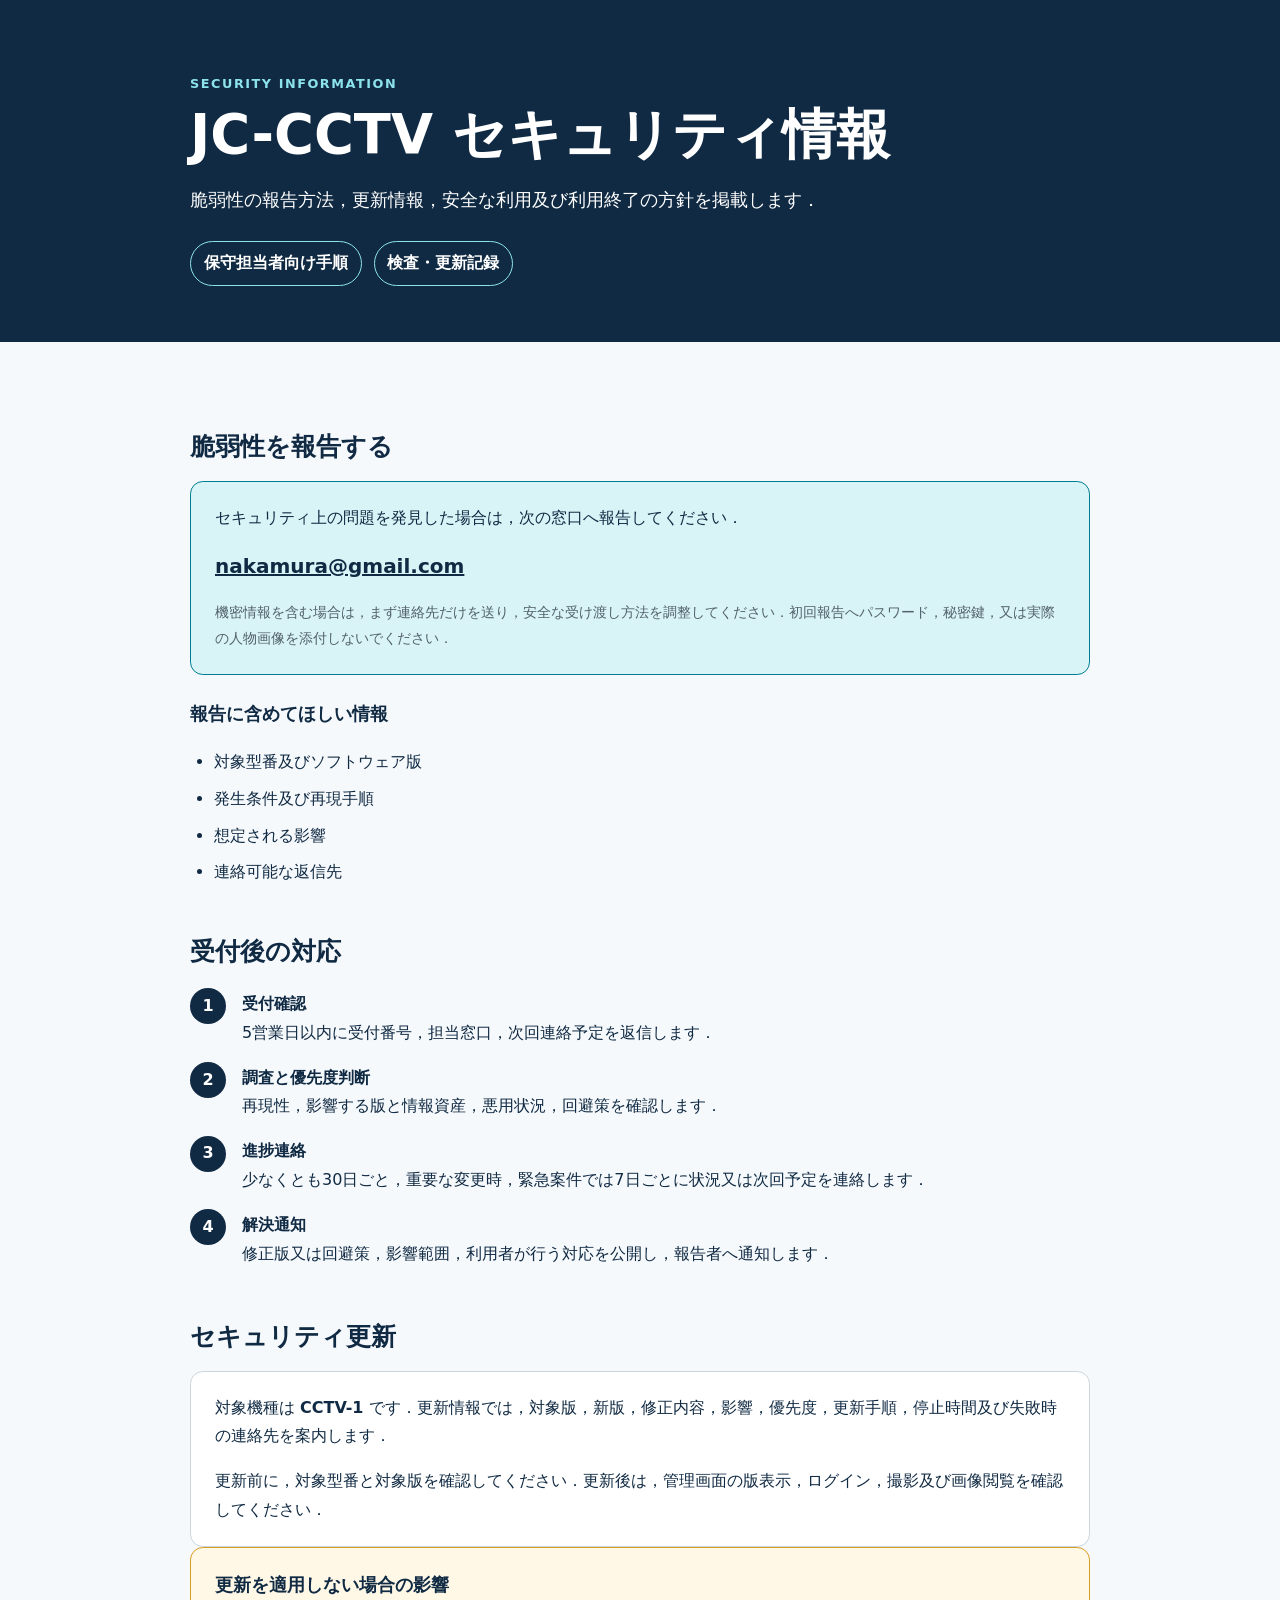
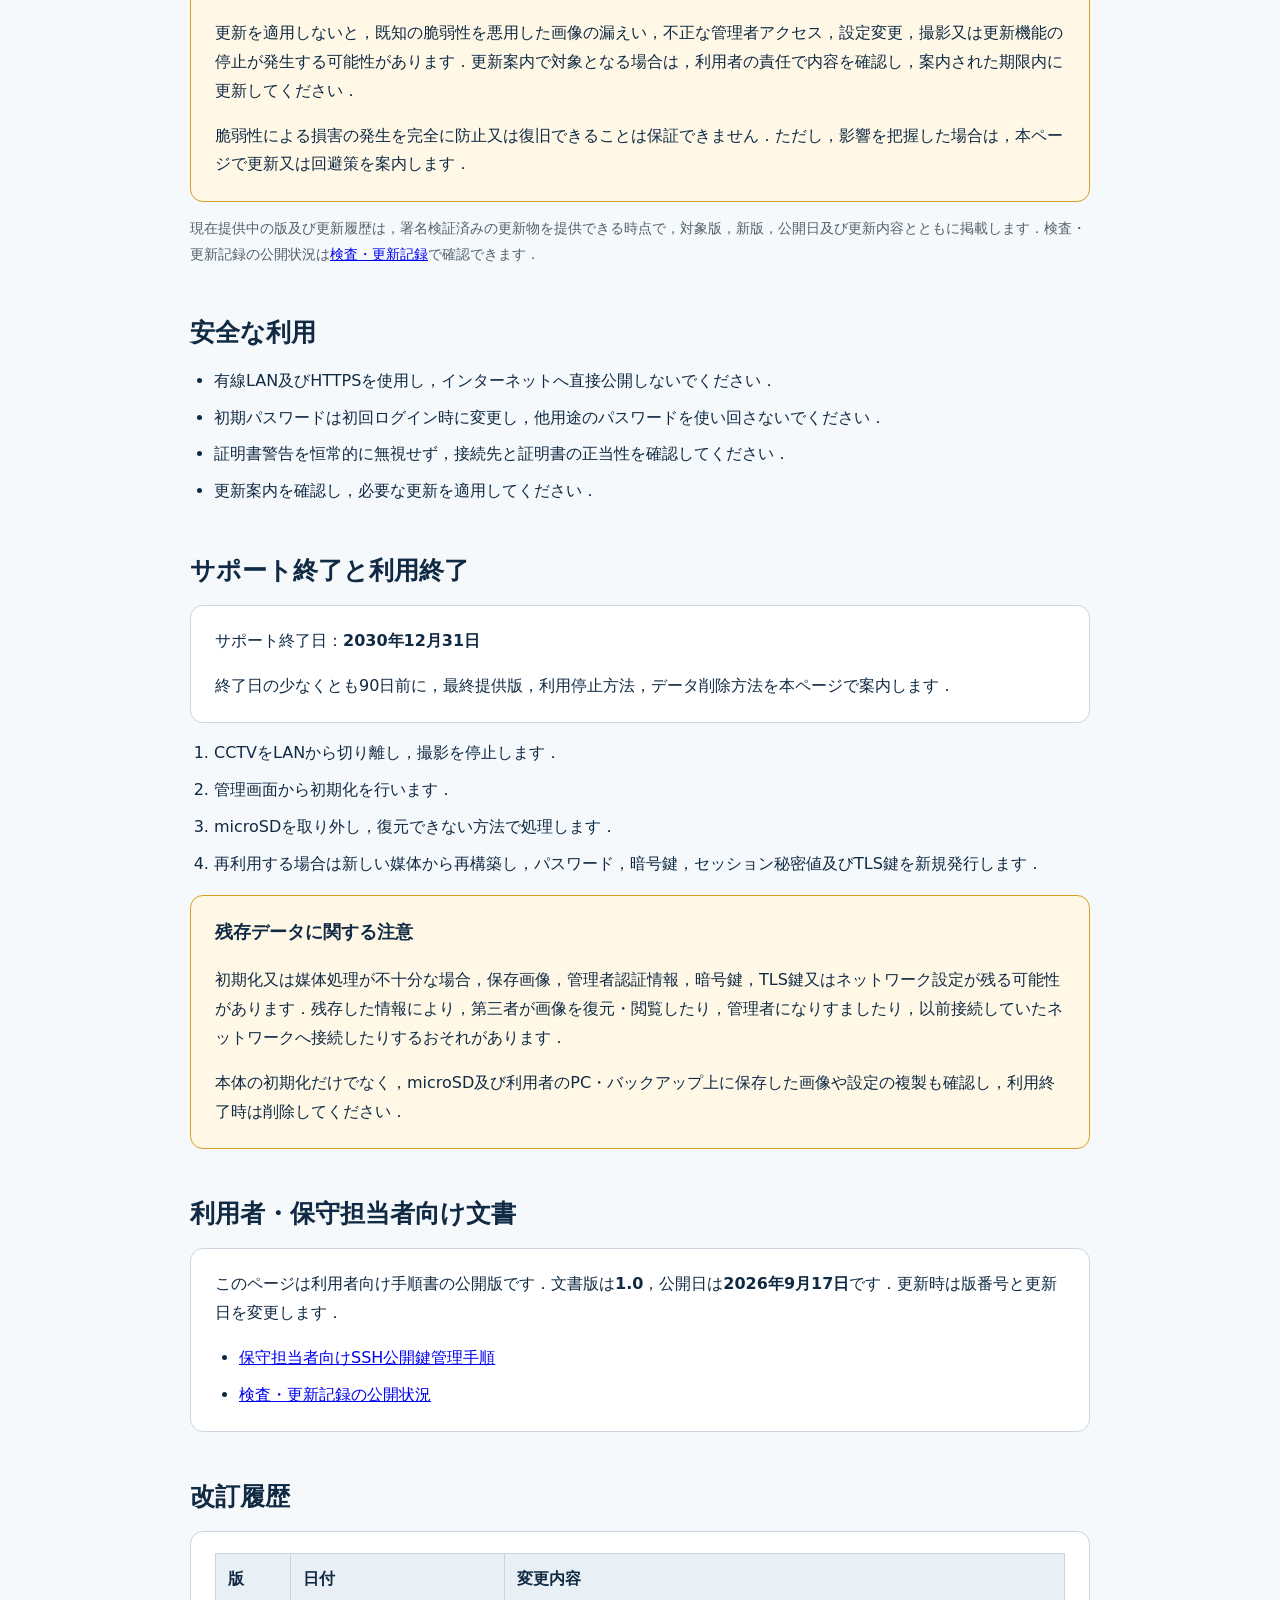
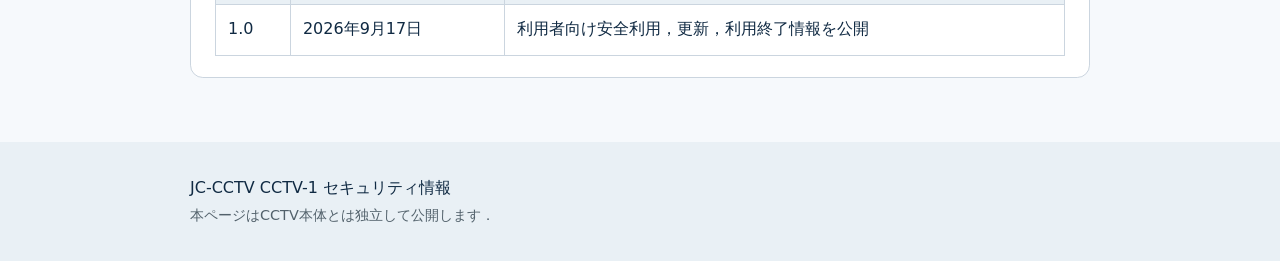
==== index.html @ 686b8aa6 "架空の記録を追加" ====
<!doctype html>
<html lang="ja">
<head>
  <meta charset="utf-8">
  <meta name="viewport" content="width=device-width, initial-scale=1">
  <meta name="description" content="JC-CCTVの脆弱性報告窓口，セキュリティ更新情報，安全な利用及び利用終了に関する情報です．">
  <title>JC-CCTV セキュリティ情報</title>
  <link rel="stylesheet" href="styles.css">
</head>
<body>
  <header class="site-header">
    <div class="wrap">
      <p class="eyebrow">SECURITY INFORMATION</p>
      <h1>JC-CCTV セキュリティ情報</h1>
      <p class="lead">脆弱性の報告方法，更新情報，安全な利用及び利用終了の方針を掲載します．</p>
      <nav class="site-nav" aria-label="関連情報">
        <a href="maintenance.html">保守担当者向け手順</a>
        <a href="inspection-records.html">検査・更新記録</a>
      </nav>
    </div>
  </header>

  <main class="wrap">
    <section aria-labelledby="reporting-title">
      <h2 id="reporting-title">脆弱性を報告する</h2>
      <div class="panel emphasis">
        <p>セキュリティ上の問題を発見した場合は，次の窓口へ報告してください．</p>
        <p><a class="email" href="mailto:nakamura@gmail.com">nakamura@gmail.com</a></p>
        <p class="small">機密情報を含む場合は，まず連絡先だけを送り，安全な受け渡し方法を調整してください．初回報告へパスワード，秘密鍵，又は実際の人物画像を添付しないでください．</p>
      </div>
      <h3>報告に含めてほしい情報</h3>
      <ul>
        <li>対象型番及びソフトウェア版</li>
        <li>発生条件及び再現手順</li>
        <li>想定される影響</li>
        <li>連絡可能な返信先</li>
      </ul>
    </section>

    <section aria-labelledby="process-title">
      <h2 id="process-title">受付後の対応</h2>
      <ol class="steps">
        <li><strong>受付確認</strong>5営業日以内に受付番号，担当窓口，次回連絡予定を返信します．</li>
        <li><strong>調査と優先度判断</strong>再現性，影響する版と情報資産，悪用状況，回避策を確認します．</li>
        <li><strong>進捗連絡</strong>少なくとも30日ごと，重要な変更時，緊急案件では7日ごとに状況又は次回予定を連絡します．</li>
        <li><strong>解決通知</strong>修正版又は回避策，影響範囲，利用者が行う対応を公開し，報告者へ通知します．</li>
      </ol>
    </section>

    <section aria-labelledby="updates-title">
      <h2 id="updates-title">セキュリティ更新</h2>
      <div class="panel">
        <p>対象機種は <strong>CCTV-1</strong> です．更新情報では，対象版，新版，修正内容，影響，優先度，更新手順，停止時間及び失敗時の連絡先を案内します．</p>
        <p>更新前に，対象型番と対象版を確認してください．更新後は，管理画面の版表示，ログイン，撮影及び画像閲覧を確認してください．</p>
      </div>
      <div class="panel warning" role="note">
        <h3>更新を適用しない場合の影響</h3>
        <p>更新を適用しないと，既知の脆弱性を悪用した画像の漏えい，不正な管理者アクセス，設定変更，撮影又は更新機能の停止が発生する可能性があります．更新案内で対象となる場合は，利用者の責任で内容を確認し，案内された期限内に更新してください．</p>
        <p>脆弱性による損害の発生を完全に防止又は復旧できることは保証できません．ただし，影響を把握した場合は，本ページで更新又は回避策を案内します．</p>
      </div>
      <p class="notice">現在提供中の版及び更新履歴は，署名検証済みの更新物を提供できる時点で，対象版，新版，公開日及び更新内容とともに掲載します．検査・更新記録の公開状況は<a href="inspection-records.html">検査・更新記録</a>で確認できます．</p>
    </section>

    <section aria-labelledby="safe-use-title">
      <h2 id="safe-use-title">安全な利用</h2>
      <ul>
        <li>有線LAN及びHTTPSを使用し，インターネットへ直接公開しないでください．</li>
        <li>初期パスワードは初回ログイン時に変更し，他用途のパスワードを使い回さないでください．</li>
        <li>証明書警告を恒常的に無視せず，接続先と証明書の正当性を確認してください．</li>
        <li>更新案内を確認し，必要な更新を適用してください．</li>
      </ul>
    </section>

    <section aria-labelledby="end-title">
      <h2 id="end-title">サポート終了と利用終了</h2>
      <div class="panel">
        <p>サポート終了日：<strong>2030年12月31日</strong></p>
        <p>終了日の少なくとも90日前に，最終提供版，利用停止方法，データ削除方法を本ページで案内します．</p>
      </div>
      <ol>
        <li>CCTVをLANから切り離し，撮影を停止します．</li>
        <li>管理画面から初期化を行います．</li>
        <li>microSDを取り外し，復元できない方法で処理します．</li>
        <li>再利用する場合は新しい媒体から再構築し，パスワード，暗号鍵，セッション秘密値及びTLS鍵を新規発行します．</li>
      </ol>
      <div class="panel warning" role="note">
        <h3>残存データに関する注意</h3>
        <p>初期化又は媒体処理が不十分な場合，保存画像，管理者認証情報，暗号鍵，TLS鍵又はネットワーク設定が残る可能性があります．残存した情報により，第三者が画像を復元・閲覧したり，管理者になりすましたり，以前接続していたネットワークへ接続したりするおそれがあります．</p>
        <p>本体の初期化だけでなく，microSD及び利用者のPC・バックアップ上に保存した画像や設定の複製も確認し，利用終了時は削除してください．</p>
      </div>
    </section>

    <section aria-labelledby="documents-title">
      <h2 id="documents-title">利用者・保守担当者向け文書</h2>
      <div class="panel">
        <p>このページは利用者向け手順書の公開版です．文書版は<strong>1.0</strong>，公開日は<strong>2026年9月17日</strong>です．更新時は版番号と更新日を変更します．</p>
        <ul>
          <li><a href="maintenance.html">保守担当者向けSSH公開鍵管理手順</a></li>
          <li><a href="inspection-records.html">検査・更新記録の公開状況</a></li>
        </ul>
      </div>
    </section>

    <section aria-labelledby="revision-title">
      <h2 id="revision-title">改訂履歴</h2>
      <div class="panel">
        <table>
          <thead><tr><th>版</th><th>日付</th><th>変更内容</th></tr></thead>
          <tbody><tr><td>1.0</td><td>2026年9月17日</td><td>利用者向け安全利用，更新，利用終了情報を公開</td></tr></tbody>
        </table>
      </div>
    </section>
  </main>

  <footer class="site-footer">
    <div class="wrap">
      <p>JC-CCTV CCTV-1 セキュリティ情報</p>
      <p class="small">本ページはCCTV本体とは独立して公開します．</p>
    </div>
  </footer>

</body>
</html>
---- styles.css ----
:root {
  color-scheme: light;
  --ink: #102a43;
  --muted: #52616b;
  --paper: #f6f9fc;
  --surface: #ffffff;
  --accent: #007c91;
  --accent-soft: #d9f4f7;
  --line: #cbd5df;
}

* { box-sizing: border-box; }

body {
  margin: 0;
  background: var(--paper);
  color: var(--ink);
  font-family: system-ui, -apple-system, BlinkMacSystemFont, "Hiragino Sans", "Yu Gothic", sans-serif;
  font-size: 1rem;
  line-height: 1.8;
}

.wrap { width: min(900px, calc(100% - 2.5rem)); margin: 0 auto; }

.site-header {
  padding: 4.5rem 0 3.5rem;
  background: var(--ink);
  color: white;
}

.eyebrow { margin: 0 0 .4rem; color: #8de3ec; font-size: .8rem; font-weight: 700; letter-spacing: .12em; }
h1 { margin: 0; font-size: clamp(2rem, 5vw, 3.4rem); line-height: 1.25; }
.lead { max-width: 42rem; margin: 1rem 0 0; font-size: 1.1rem; }
.site-nav { display: flex; flex-wrap: wrap; gap: .75rem; margin-top: 1.5rem; }
.site-nav a { padding: .45rem .8rem; border: 1px solid #8de3ec; border-radius: 999px; color: white; font-weight: 700; text-decoration: none; }
.site-nav a:hover, .site-nav a:focus-visible { background: #ffffff1f; }

main { padding: 2.5rem 0 4rem; }
section { margin-top: 3rem; }
h2 { margin: 0 0 1rem; font-size: 1.55rem; line-height: 1.4; }
h3 { margin-top: 1.5rem; font-size: 1.1rem; }
ul, ol { padding-left: 1.5rem; }
li + li { margin-top: .5rem; }
table { width: 100%; border-collapse: collapse; margin: 1rem 0; background: var(--surface); }
th, td { padding: .65rem .75rem; border: 1px solid var(--line); text-align: left; vertical-align: top; }
th { background: #e9f0f5; }

.panel { padding: 1.35rem 1.5rem; border: 1px solid var(--line); border-radius: .8rem; background: var(--surface); }
.panel > :first-child { margin-top: 0; }
.panel > :last-child { margin-bottom: 0; }
.emphasis { border-color: var(--accent); background: var(--accent-soft); }
.warning { border-color: #d99d22; background: #fff8e7; }
.email { color: var(--ink); font-size: 1.25rem; font-weight: 750; overflow-wrap: anywhere; }
.small, .notice { color: var(--muted); font-size: .9rem; }
.steps { list-style: none; padding: 0; counter-reset: step; }
.steps li { position: relative; min-height: 2.75rem; padding: .25rem 0 .25rem 3.25rem; }
.steps li::before { position: absolute; left: 0; top: .15rem; display: grid; width: 2.25rem; height: 2.25rem; place-items: center; border-radius: 50%; background: var(--ink); color: white; content: counter(step); counter-increment: step; font-weight: 700; }
.steps strong { display: block; }

.site-footer { padding: 2rem 0; background: #e9f0f5; }
.site-footer p { margin: 0; }

@media (max-width: 560px) {
  .site-header { padding: 3rem 0 2.5rem; }
  .wrap { width: min(100% - 2rem, 900px); }
  .panel { padding: 1.1rem; }
  th, td { padding: .5rem; font-size: .9rem; }
}
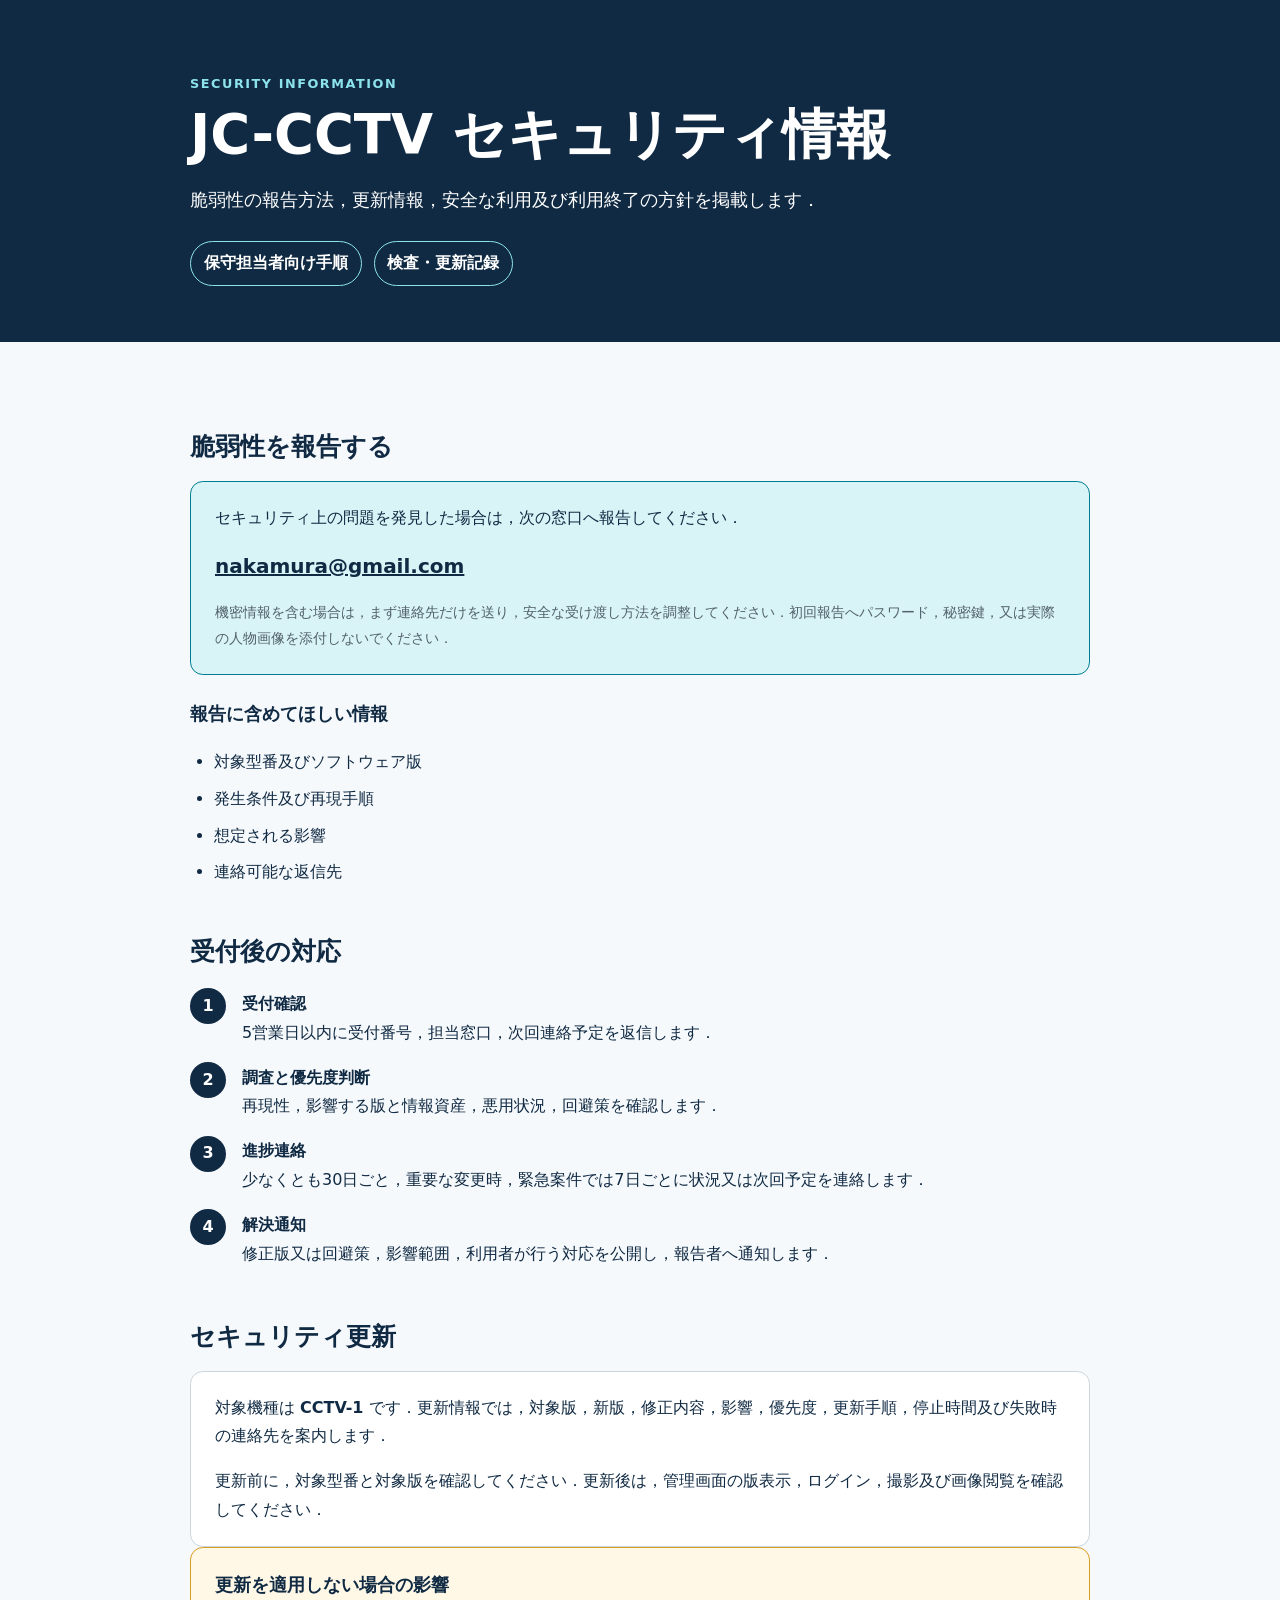
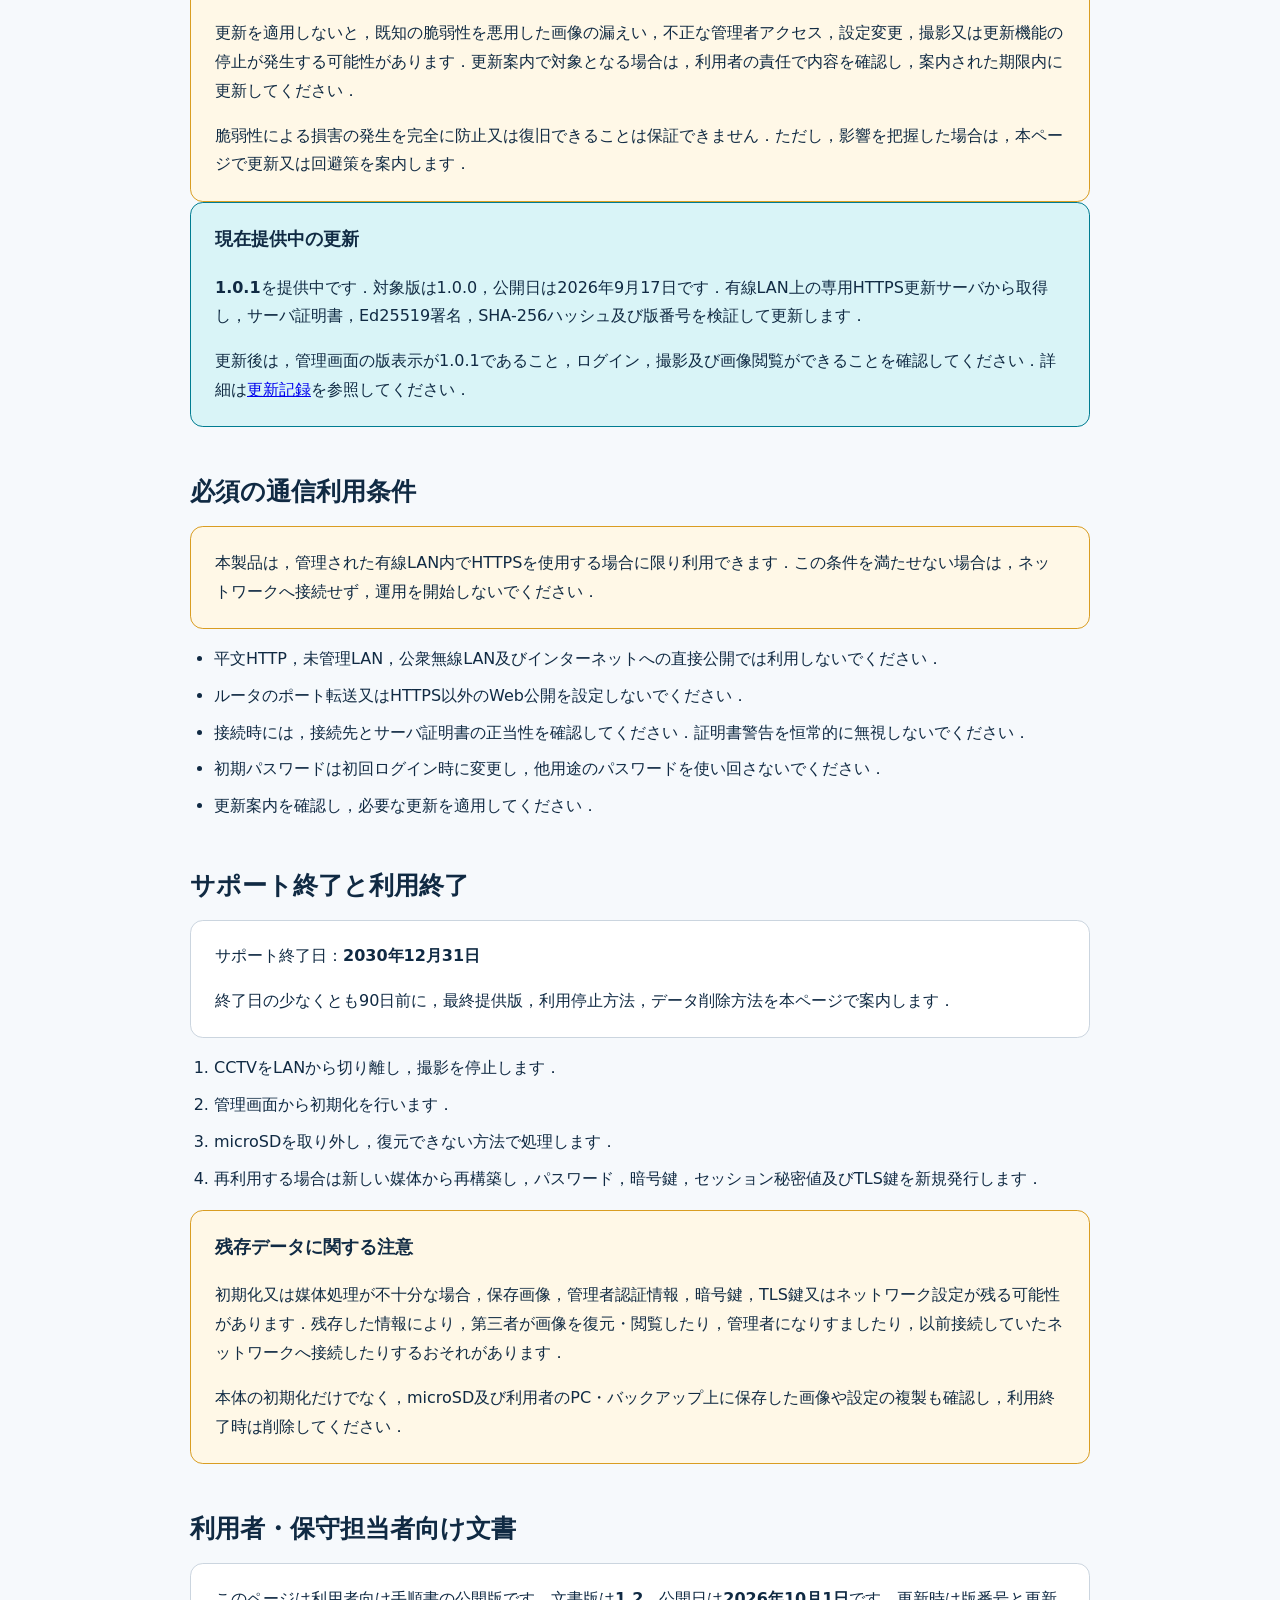
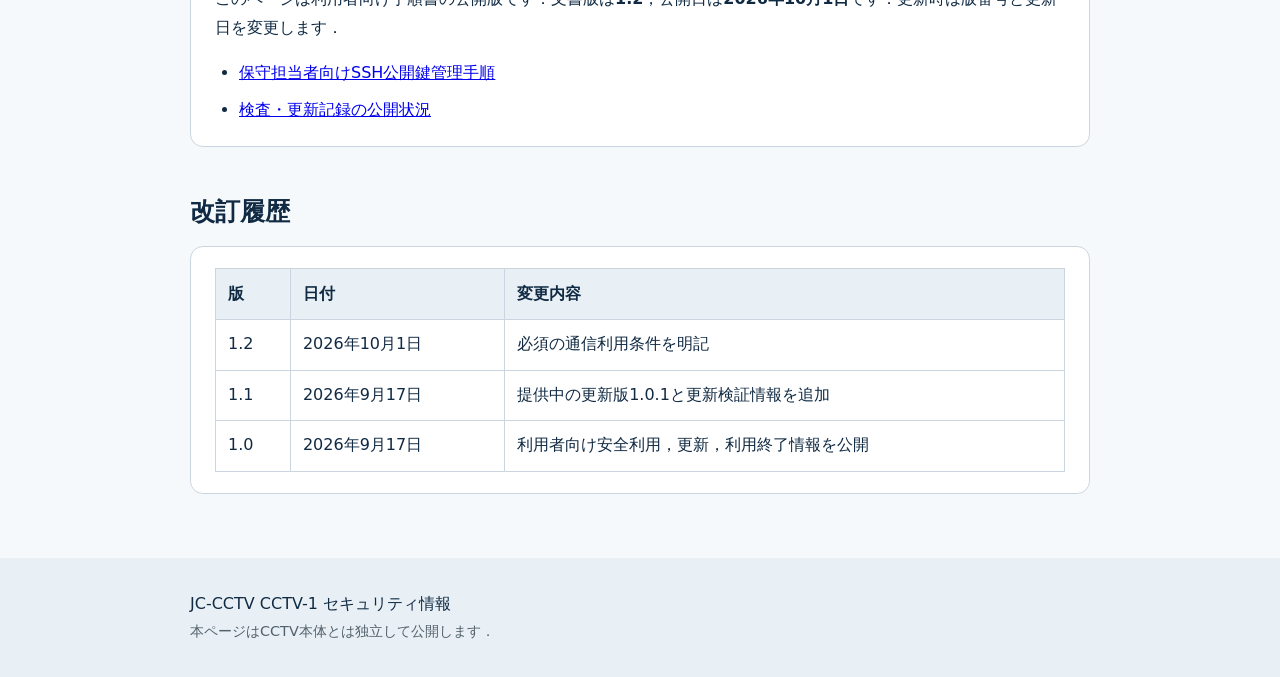
==== commit be171510: "項目12を満たすように修正" ====
--- a/index.html
+++ b/index.html
@@ -58,15 +58,23 @@
         <p>更新を適用しないと，既知の脆弱性を悪用した画像の漏えい，不正な管理者アクセス，設定変更，撮影又は更新機能の停止が発生する可能性があります．更新案内で対象となる場合は，利用者の責任で内容を確認し，案内された期限内に更新してください．</p>
         <p>脆弱性による損害の発生を完全に防止又は復旧できることは保証できません．ただし，影響を把握した場合は，本ページで更新又は回避策を案内します．</p>
       </div>
-      <p class="notice">現在提供中の版及び更新履歴は，署名検証済みの更新物を提供できる時点で，対象版，新版，公開日及び更新内容とともに掲載します．検査・更新記録の公開状況は<a href="inspection-records.html">検査・更新記録</a>で確認できます．</p>
+      <div class="panel emphasis">
+        <h3>現在提供中の更新</h3>
+        <p><strong>1.0.1</strong>を提供中です．対象版は1.0.0，公開日は2026年9月17日です．有線LAN上の専用HTTPS更新サーバから取得し，サーバ証明書，Ed25519署名，SHA-256ハッシュ及び版番号を検証して更新します．</p>
+        <p>更新後は，管理画面の版表示が1.0.1であること，ログイン，撮影及び画像閲覧ができることを確認してください．詳細は<a href="inspection-records.html#update-title">更新記録</a>を参照してください．</p>
+      </div>
     </section>
 
     <section aria-labelledby="safe-use-title">
-      <h2 id="safe-use-title">安全な利用</h2>
+      <h2 id="safe-use-title">必須の通信利用条件</h2>
+      <div class="panel warning" role="note">
+        <p>本製品は，管理された有線LAN内でHTTPSを使用する場合に限り利用できます．この条件を満たせない場合は，ネットワークへ接続せず，運用を開始しないでください．</p>
+      </div>
       <ul>
-        <li>有線LAN及びHTTPSを使用し，インターネットへ直接公開しないでください．</li>
+        <li>平文HTTP，未管理LAN，公衆無線LAN及びインターネットへの直接公開では利用しないでください．</li>
+        <li>ルータのポート転送又はHTTPS以外のWeb公開を設定しないでください．</li>
+        <li>接続時には，接続先とサーバ証明書の正当性を確認してください．証明書警告を恒常的に無視しないでください．</li>
         <li>初期パスワードは初回ログイン時に変更し，他用途のパスワードを使い回さないでください．</li>
-        <li>証明書警告を恒常的に無視せず，接続先と証明書の正当性を確認してください．</li>
         <li>更新案内を確認し，必要な更新を適用してください．</li>
       </ul>
     </section>
@@ -93,7 +101,7 @@
     <section aria-labelledby="documents-title">
       <h2 id="documents-title">利用者・保守担当者向け文書</h2>
       <div class="panel">
-        <p>このページは利用者向け手順書の公開版です．文書版は<strong>1.0</strong>，公開日は<strong>2026年9月17日</strong>です．更新時は版番号と更新日を変更します．</p>
+        <p>このページは利用者向け手順書の公開版です．文書版は<strong>1.2</strong>，公開日は<strong>2026年10月1日</strong>です．更新時は版番号と更新日を変更します．</p>
         <ul>
           <li><a href="maintenance.html">保守担当者向けSSH公開鍵管理手順</a></li>
           <li><a href="inspection-records.html">検査・更新記録の公開状況</a></li>
@@ -106,7 +114,7 @@
       <div class="panel">
         <table>
           <thead><tr><th>版</th><th>日付</th><th>変更内容</th></tr></thead>
-          <tbody><tr><td>1.0</td><td>2026年9月17日</td><td>利用者向け安全利用，更新，利用終了情報を公開</td></tr></tbody>
+          <tbody><tr><td>1.2</td><td>2026年10月1日</td><td>必須の通信利用条件を明記</td></tr><tr><td>1.1</td><td>2026年9月17日</td><td>提供中の更新版1.0.1と更新検証情報を追加</td></tr><tr><td>1.0</td><td>2026年9月17日</td><td>利用者向け安全利用，更新，利用終了情報を公開</td></tr></tbody>
         </table>
       </div>
     </section>
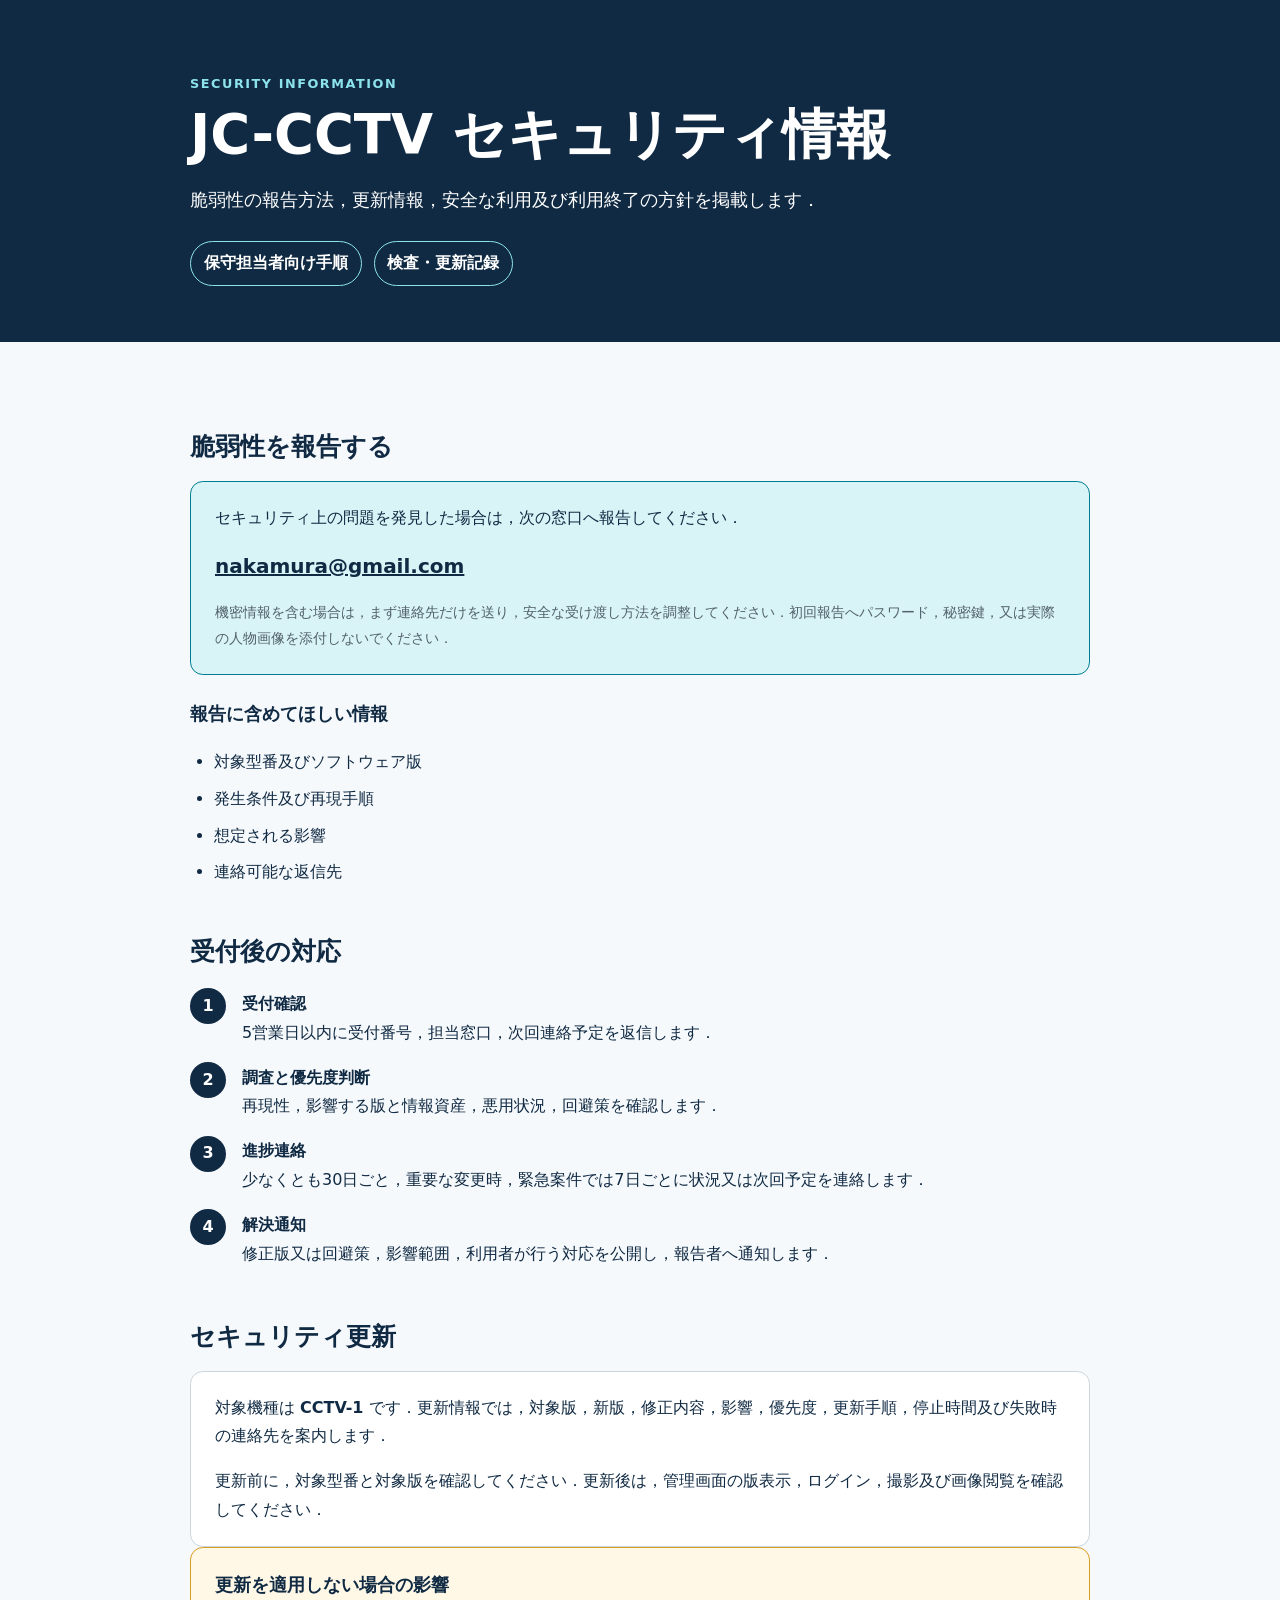
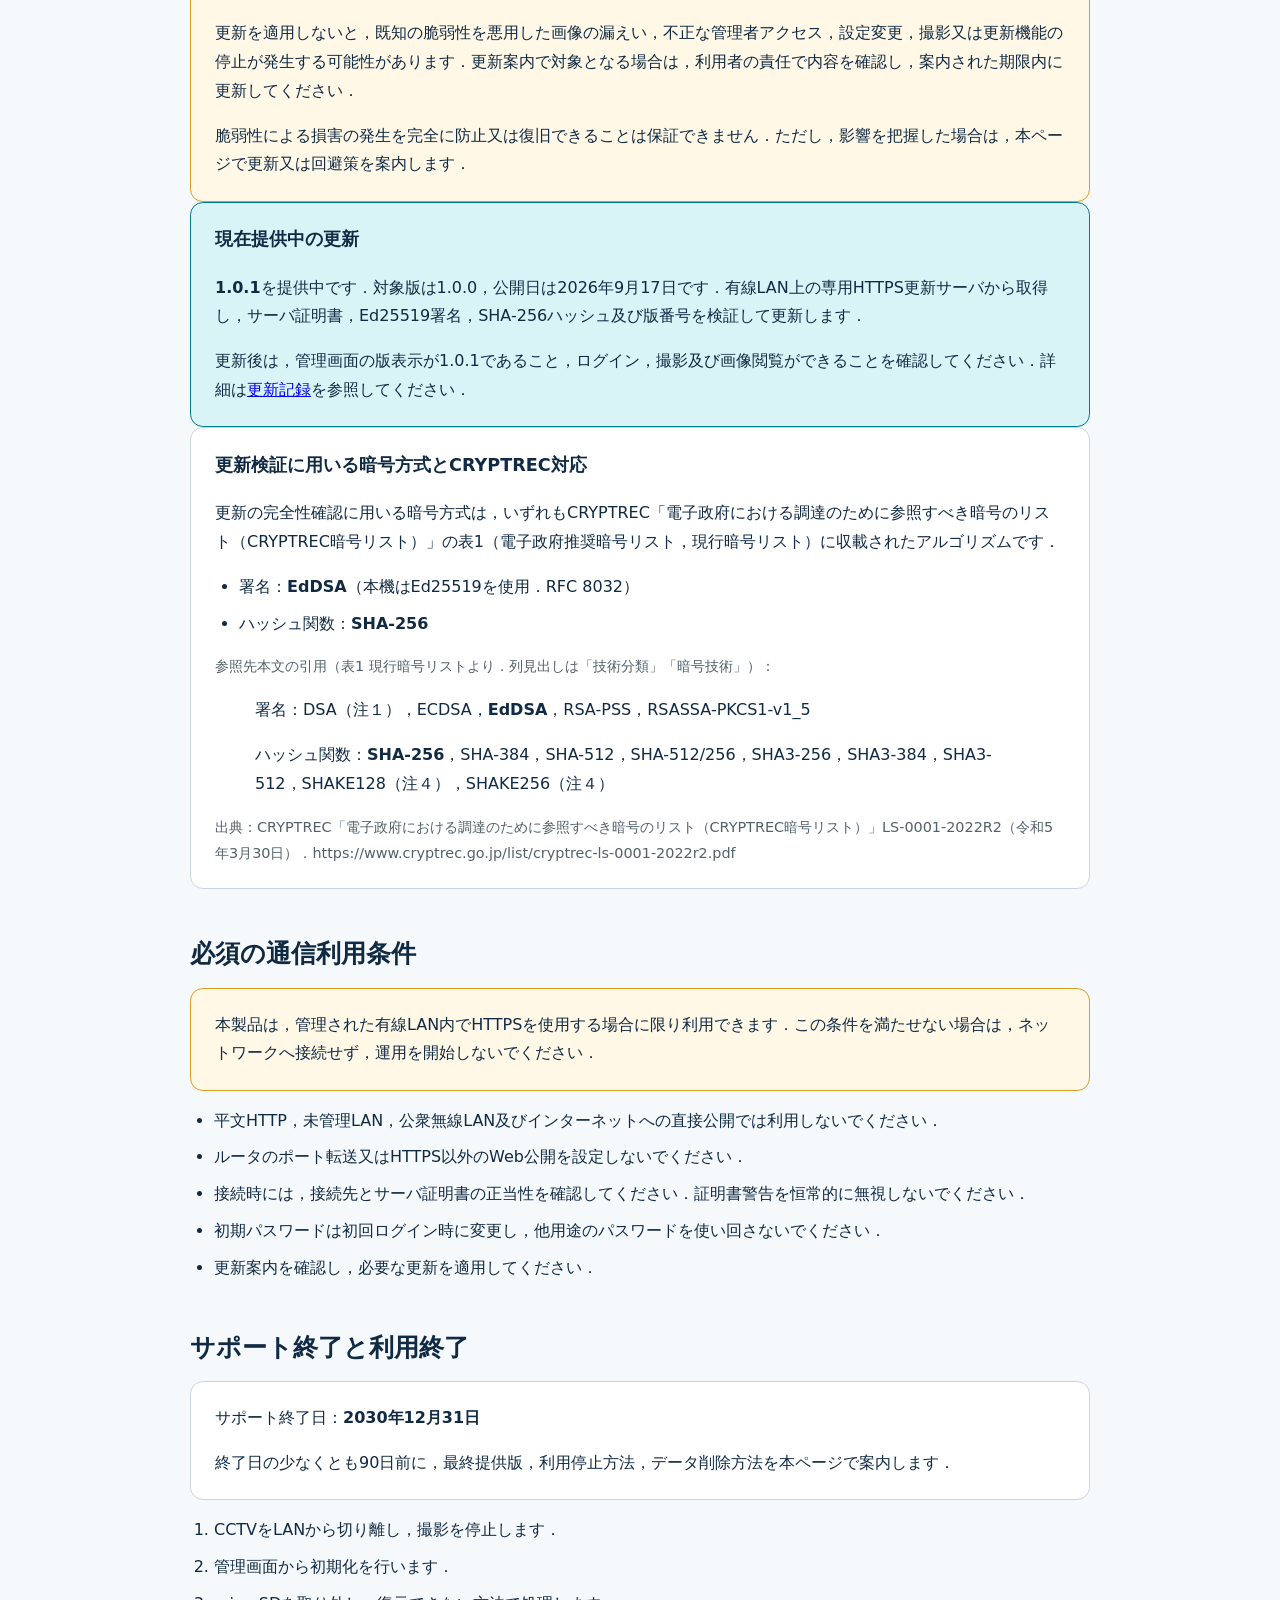
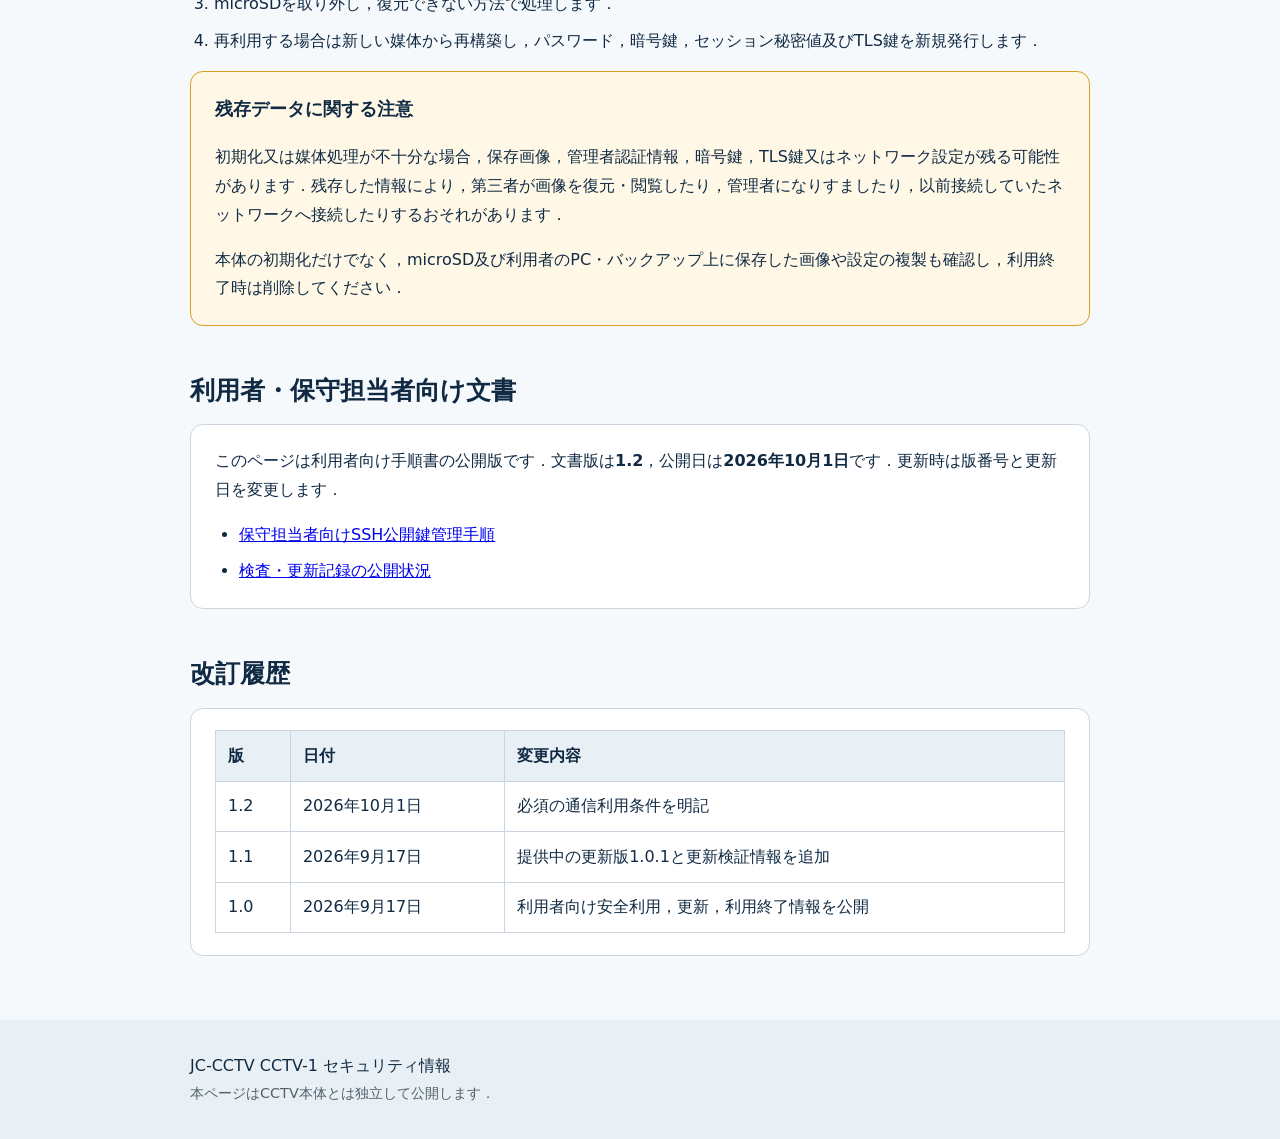
==== commit d25ecd54: "CRYPTRECの引用を追加" ====
--- a/index.html
+++ b/index.html
@@ -62,6 +62,20 @@
         <h3>現在提供中の更新</h3>
         <p><strong>1.0.1</strong>を提供中です．対象版は1.0.0，公開日は2026年9月17日です．有線LAN上の専用HTTPS更新サーバから取得し，サーバ証明書，Ed25519署名，SHA-256ハッシュ及び版番号を検証して更新します．</p>
         <p>更新後は，管理画面の版表示が1.0.1であること，ログイン，撮影及び画像閲覧ができることを確認してください．詳細は<a href="inspection-records.html#update-title">更新記録</a>を参照してください．</p>
+      </div>
+      <div class="panel">
+        <h3>更新検証に用いる暗号方式とCRYPTREC対応</h3>
+        <p>更新の完全性確認に用いる暗号方式は，いずれもCRYPTREC「電子政府における調達のために参照すべき暗号のリスト（CRYPTREC暗号リスト）」の表1（電子政府推奨暗号リスト，現行暗号リスト）に収載されたアルゴリズムです．</p>
+        <ul>
+          <li>署名：<strong>EdDSA</strong>（本機はEd25519を使用．RFC 8032）</li>
+          <li>ハッシュ関数：<strong>SHA-256</strong></li>
+        </ul>
+        <p class="small">参照先本文の引用（表1 現行暗号リストより．列見出しは「技術分類」「暗号技術」）：</p>
+        <blockquote>
+          <p>署名：DSA（注１），ECDSA，<strong>EdDSA</strong>，RSA-PSS，RSASSA-PKCS1-v1_5</p>
+          <p>ハッシュ関数：<strong>SHA-256</strong>，SHA-384，SHA-512，SHA-512/256，SHA3-256，SHA3-384，SHA3-512，SHAKE128（注４），SHAKE256（注４）</p>
+        </blockquote>
+        <p class="small">出典：CRYPTREC「電子政府における調達のために参照すべき暗号のリスト（CRYPTREC暗号リスト）」LS-0001-2022R2（令和5年3月30日）．https://www.cryptrec.go.jp/list/cryptrec-ls-0001-2022r2.pdf</p>
       </div>
     </section>
 
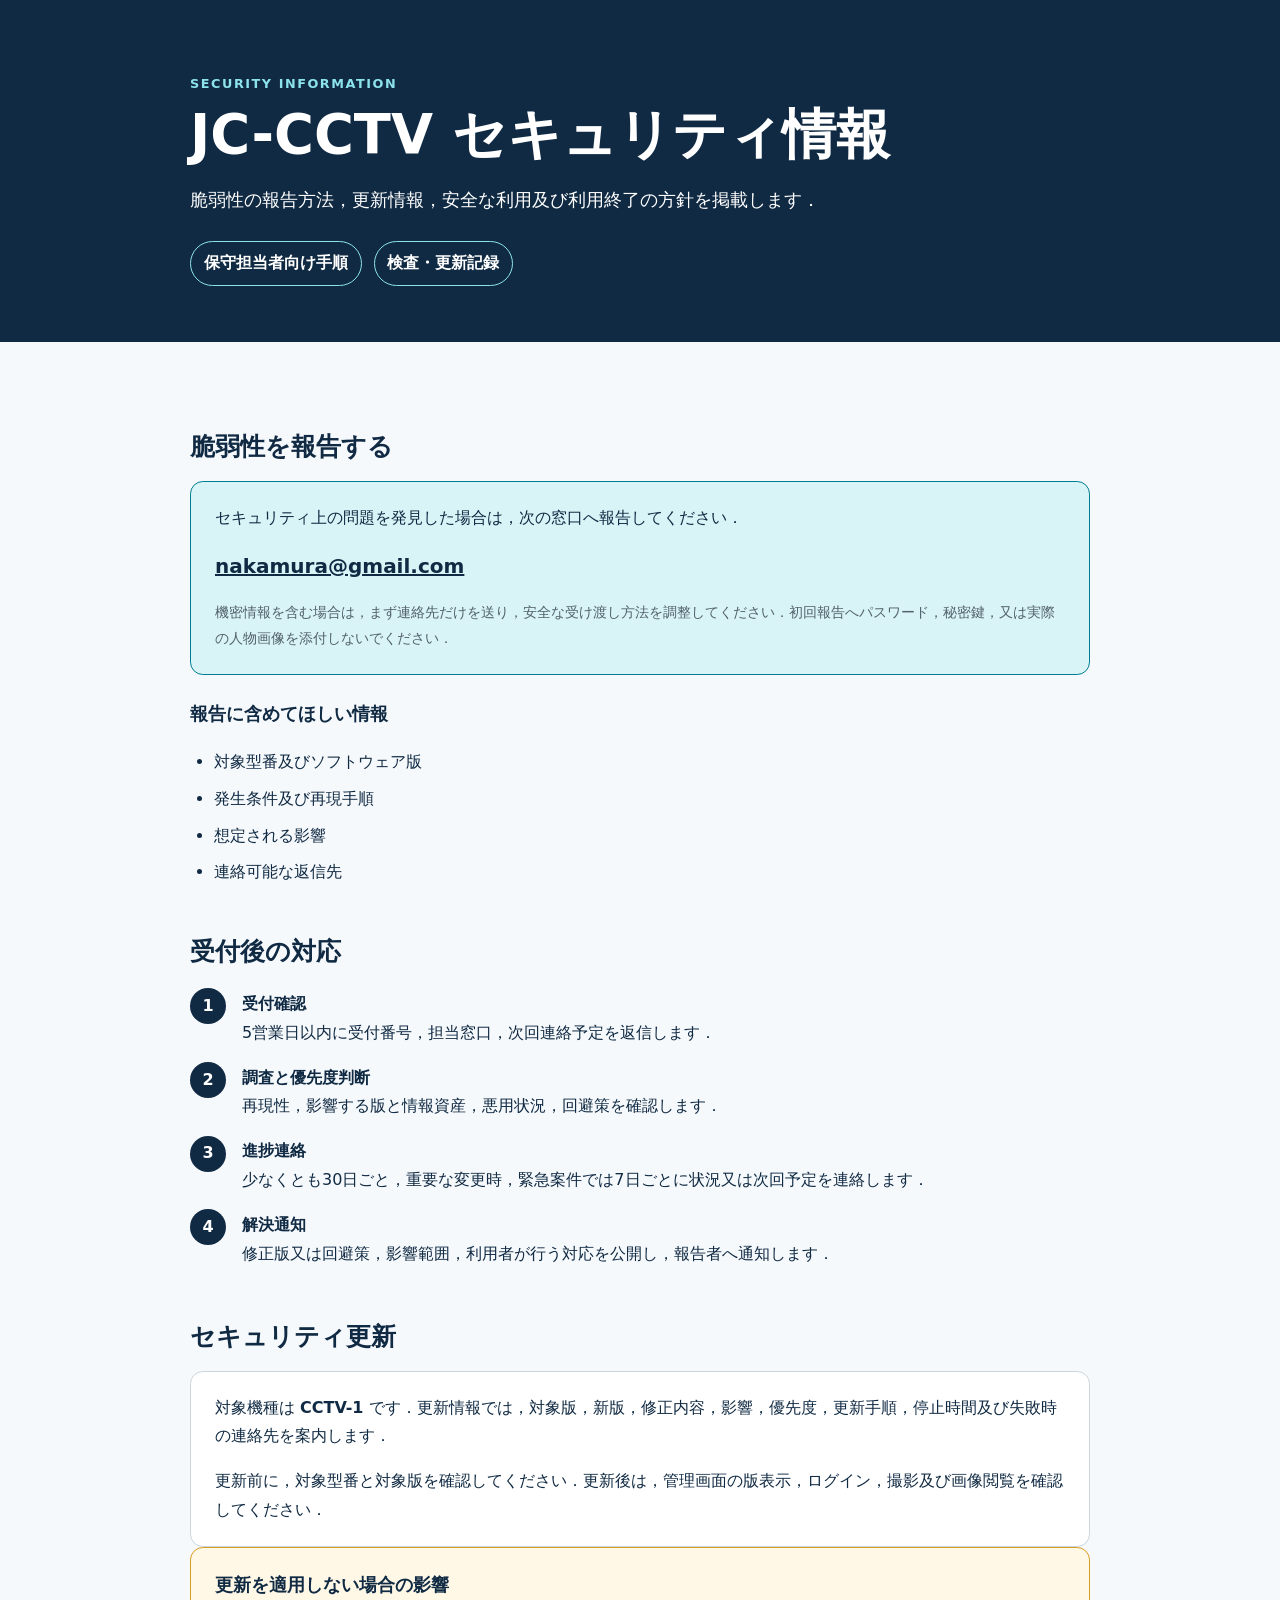
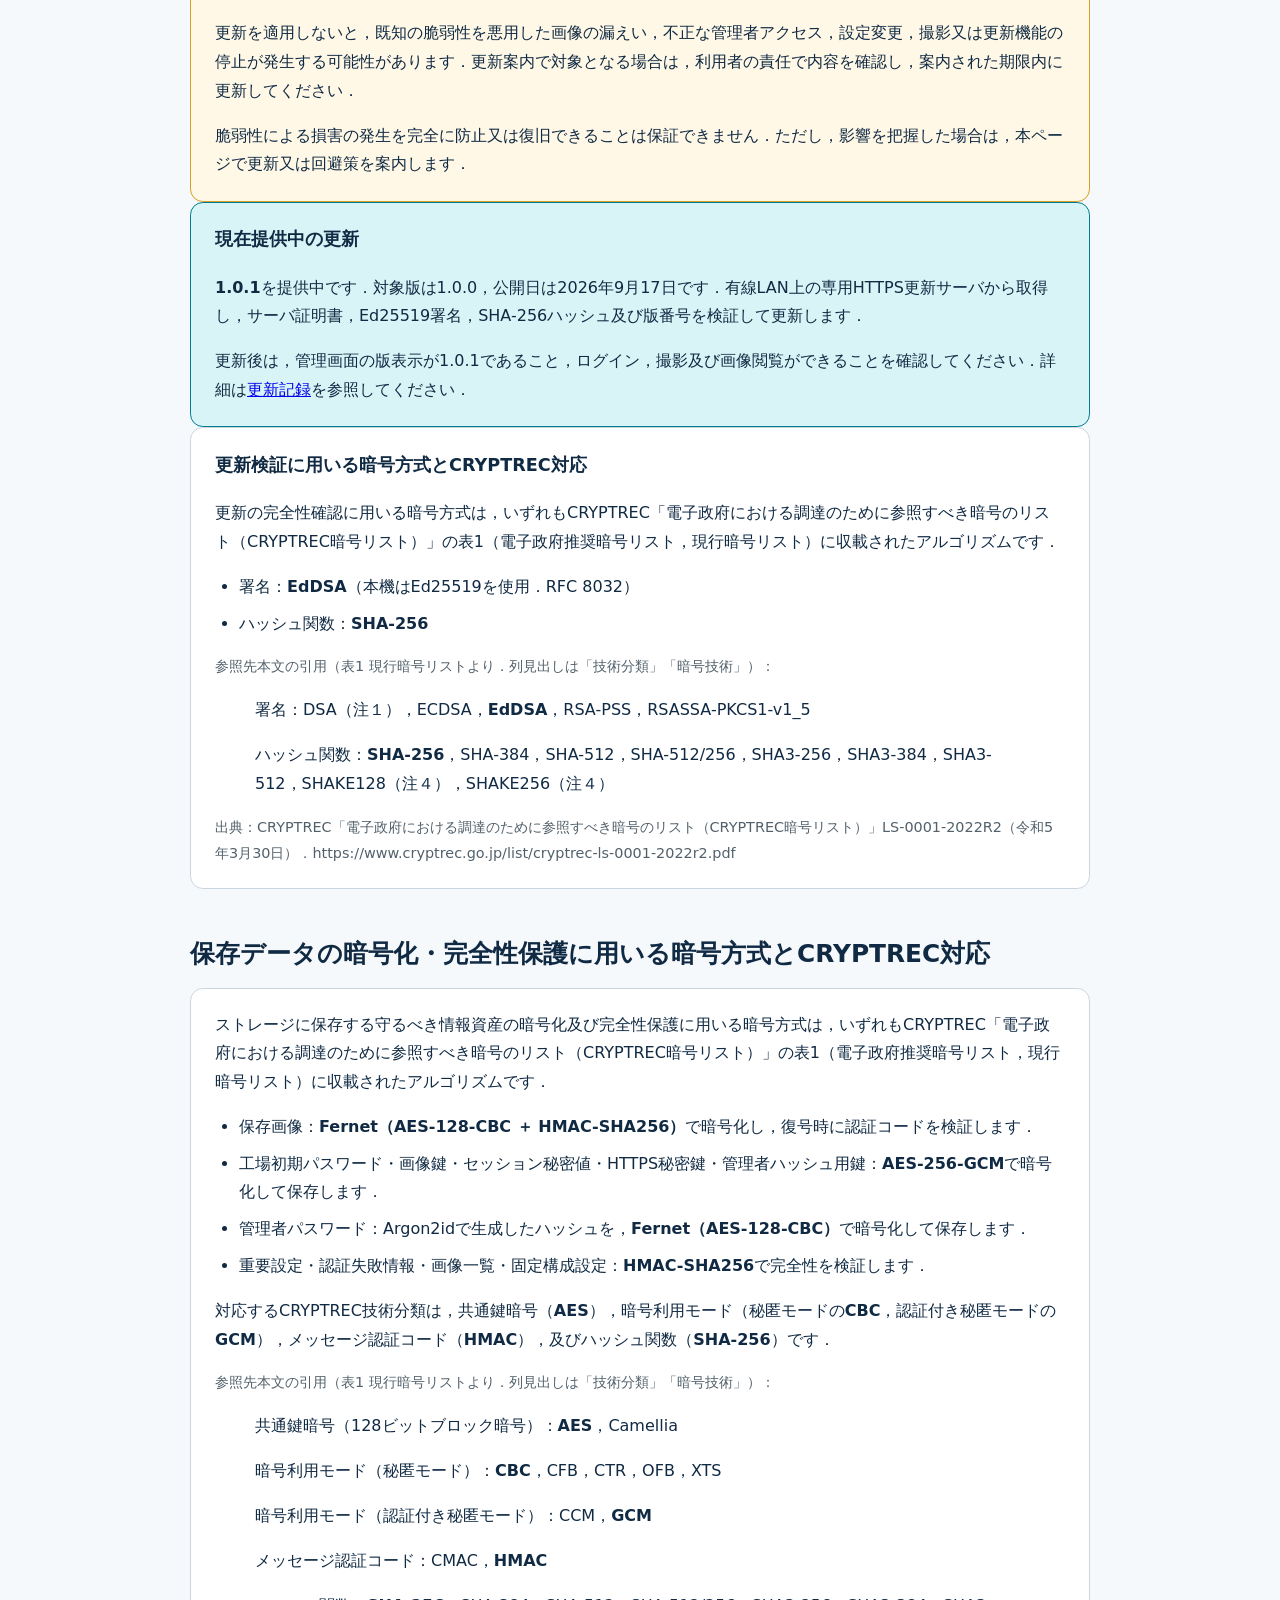
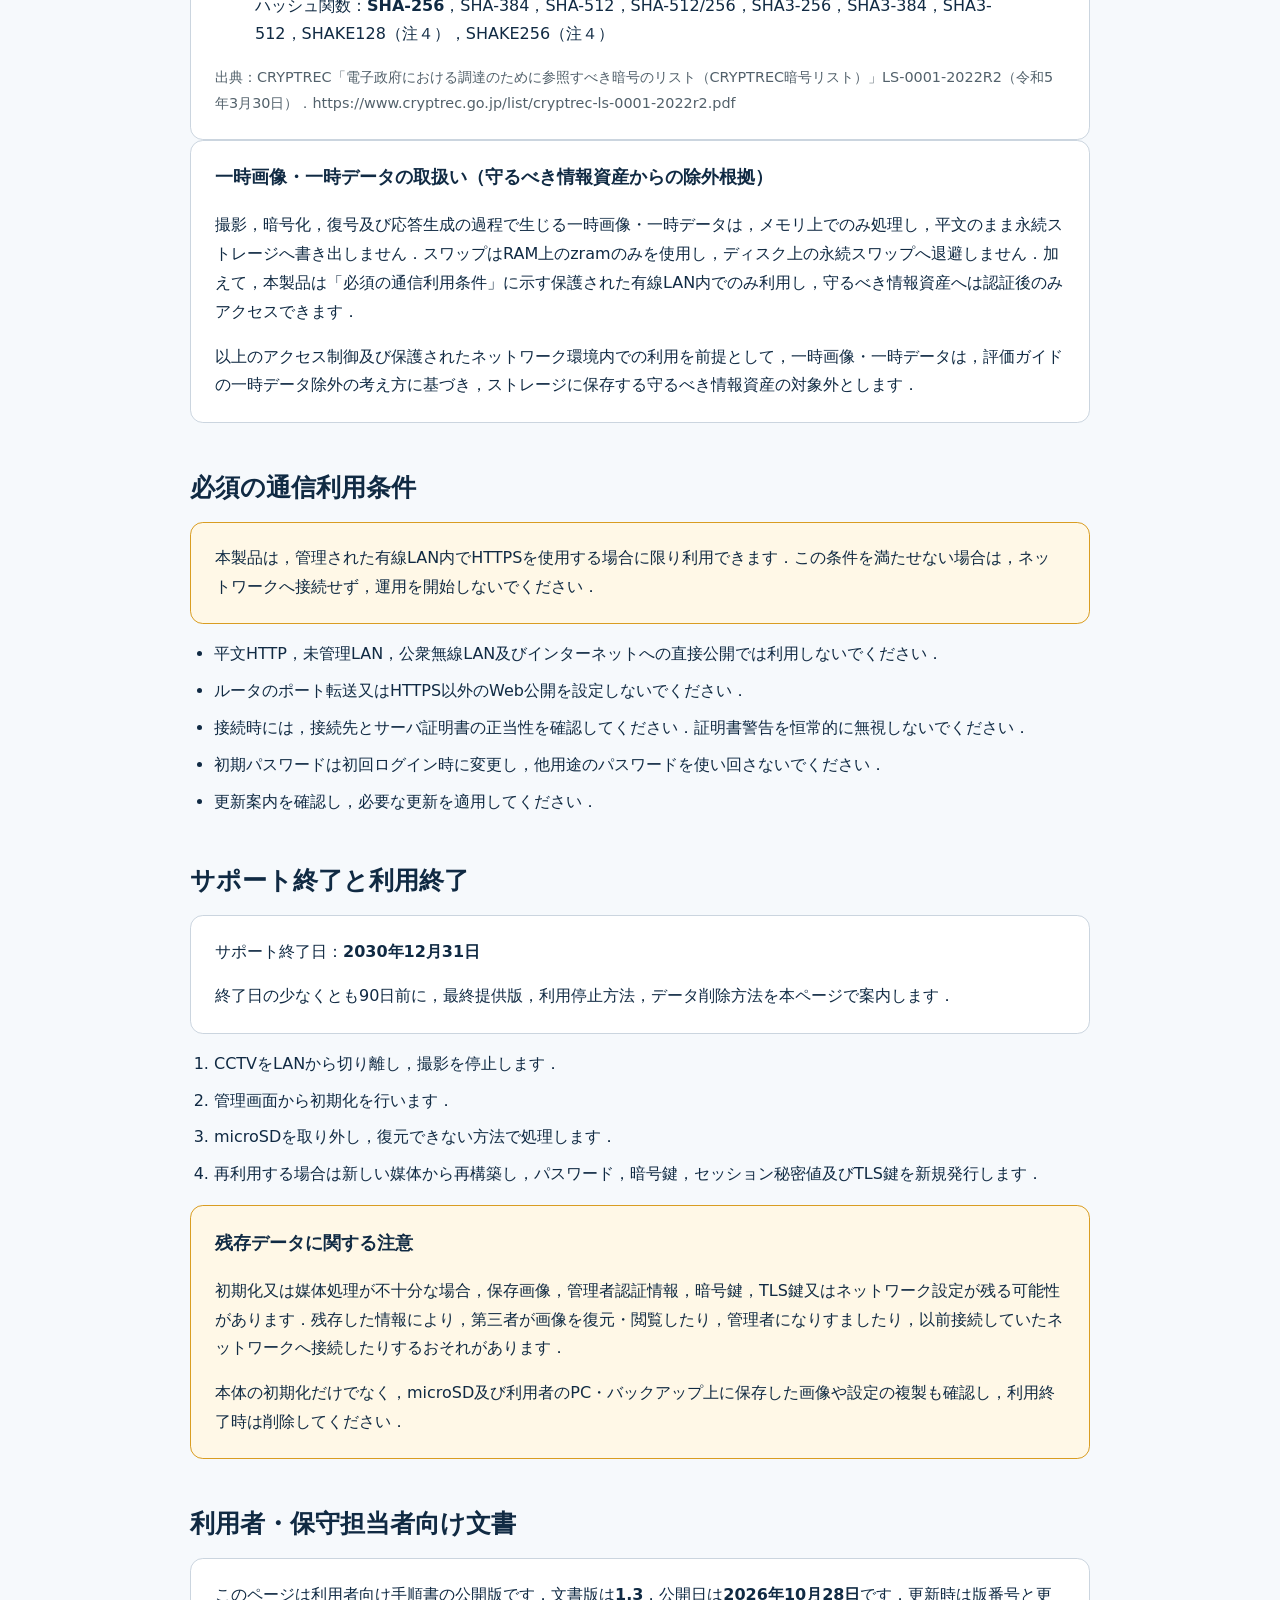
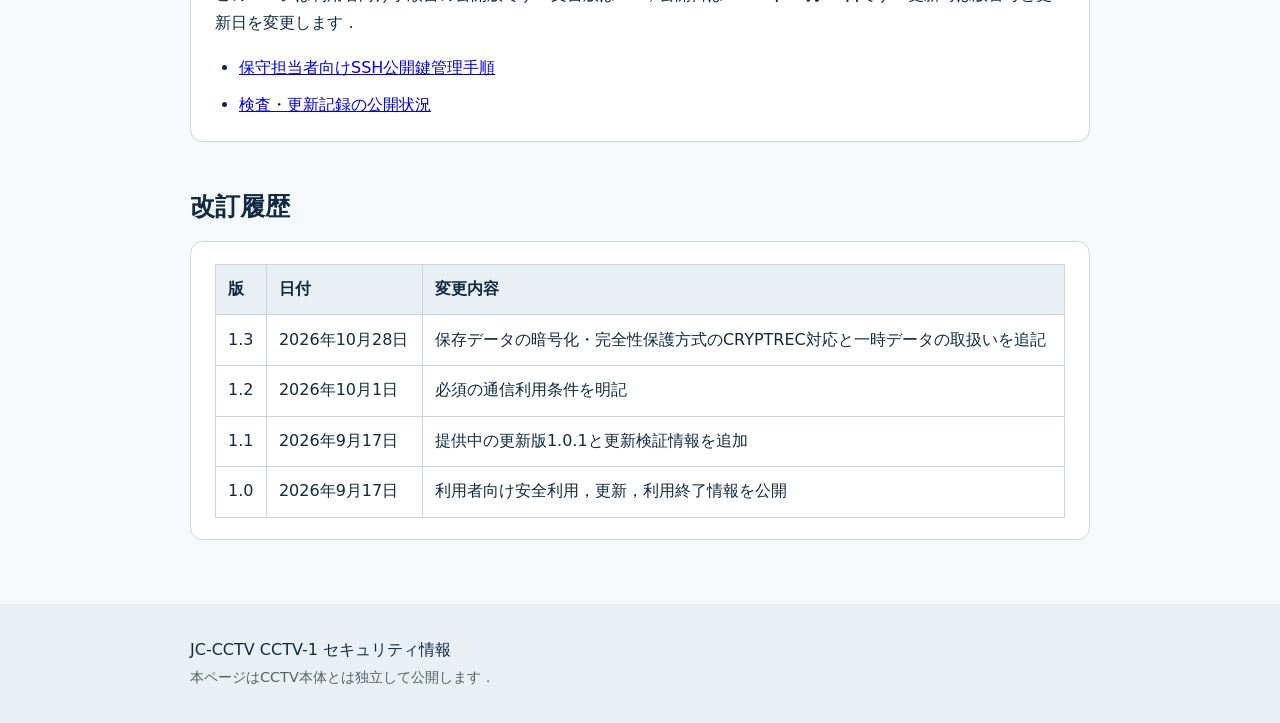
==== commit 5a651520: "保存データの暗号化・完全性保護に用いる暗号方式とCRYPTREC対応を追加" ====
--- a/index.html
+++ b/index.html
@@ -79,6 +79,34 @@
       </div>
     </section>
 
+    <section aria-labelledby="storage-crypto-title">
+      <h2 id="storage-crypto-title">保存データの暗号化・完全性保護に用いる暗号方式とCRYPTREC対応</h2>
+      <div class="panel">
+        <p>ストレージに保存する守るべき情報資産の暗号化及び完全性保護に用いる暗号方式は，いずれもCRYPTREC「電子政府における調達のために参照すべき暗号のリスト（CRYPTREC暗号リスト）」の表1（電子政府推奨暗号リスト，現行暗号リスト）に収載されたアルゴリズムです．</p>
+        <ul>
+          <li>保存画像：<strong>Fernet（AES-128-CBC ＋ HMAC-SHA256）</strong>で暗号化し，復号時に認証コードを検証します．</li>
+          <li>工場初期パスワード・画像鍵・セッション秘密値・HTTPS秘密鍵・管理者ハッシュ用鍵：<strong>AES-256-GCM</strong>で暗号化して保存します．</li>
+          <li>管理者パスワード：Argon2idで生成したハッシュを，<strong>Fernet（AES-128-CBC）</strong>で暗号化して保存します．</li>
+          <li>重要設定・認証失敗情報・画像一覧・固定構成設定：<strong>HMAC-SHA256</strong>で完全性を検証します．</li>
+        </ul>
+        <p>対応するCRYPTREC技術分類は，共通鍵暗号（<strong>AES</strong>），暗号利用モード（秘匿モードの<strong>CBC</strong>，認証付き秘匿モードの<strong>GCM</strong>），メッセージ認証コード（<strong>HMAC</strong>），及びハッシュ関数（<strong>SHA-256</strong>）です．</p>
+        <p class="small">参照先本文の引用（表1 現行暗号リストより．列見出しは「技術分類」「暗号技術」）：</p>
+        <blockquote>
+          <p>共通鍵暗号（128ビットブロック暗号）：<strong>AES</strong>，Camellia</p>
+          <p>暗号利用モード（秘匿モード）：<strong>CBC</strong>，CFB，CTR，OFB，XTS</p>
+          <p>暗号利用モード（認証付き秘匿モード）：CCM，<strong>GCM</strong></p>
+          <p>メッセージ認証コード：CMAC，<strong>HMAC</strong></p>
+          <p>ハッシュ関数：<strong>SHA-256</strong>，SHA-384，SHA-512，SHA-512/256，SHA3-256，SHA3-384，SHA3-512，SHAKE128（注４），SHAKE256（注４）</p>
+        </blockquote>
+        <p class="small">出典：CRYPTREC「電子政府における調達のために参照すべき暗号のリスト（CRYPTREC暗号リスト）」LS-0001-2022R2（令和5年3月30日）．https://www.cryptrec.go.jp/list/cryptrec-ls-0001-2022r2.pdf</p>
+      </div>
+      <div class="panel">
+        <h3>一時画像・一時データの取扱い（守るべき情報資産からの除外根拠）</h3>
+        <p>撮影，暗号化，復号及び応答生成の過程で生じる一時画像・一時データは，メモリ上でのみ処理し，平文のまま永続ストレージへ書き出しません．スワップはRAM上のzramのみを使用し，ディスク上の永続スワップへ退避しません．加えて，本製品は「必須の通信利用条件」に示す保護された有線LAN内でのみ利用し，守るべき情報資産へは認証後のみアクセスできます．</p>
+        <p>以上のアクセス制御及び保護されたネットワーク環境内での利用を前提として，一時画像・一時データは，評価ガイドの一時データ除外の考え方に基づき，ストレージに保存する守るべき情報資産の対象外とします．</p>
+      </div>
+    </section>
+
     <section aria-labelledby="safe-use-title">
       <h2 id="safe-use-title">必須の通信利用条件</h2>
       <div class="panel warning" role="note">
@@ -115,7 +143,7 @@
     <section aria-labelledby="documents-title">
       <h2 id="documents-title">利用者・保守担当者向け文書</h2>
       <div class="panel">
-        <p>このページは利用者向け手順書の公開版です．文書版は<strong>1.2</strong>，公開日は<strong>2026年10月1日</strong>です．更新時は版番号と更新日を変更します．</p>
+        <p>このページは利用者向け手順書の公開版です．文書版は<strong>1.3</strong>，公開日は<strong>2026年10月28日</strong>です．更新時は版番号と更新日を変更します．</p>
         <ul>
           <li><a href="maintenance.html">保守担当者向けSSH公開鍵管理手順</a></li>
           <li><a href="inspection-records.html">検査・更新記録の公開状況</a></li>
@@ -128,7 +156,7 @@
       <div class="panel">
         <table>
           <thead><tr><th>版</th><th>日付</th><th>変更内容</th></tr></thead>
-          <tbody><tr><td>1.2</td><td>2026年10月1日</td><td>必須の通信利用条件を明記</td></tr><tr><td>1.1</td><td>2026年9月17日</td><td>提供中の更新版1.0.1と更新検証情報を追加</td></tr><tr><td>1.0</td><td>2026年9月17日</td><td>利用者向け安全利用，更新，利用終了情報を公開</td></tr></tbody>
+          <tbody><tr><td>1.3</td><td>2026年10月28日</td><td>保存データの暗号化・完全性保護方式のCRYPTREC対応と一時データの取扱いを追記</td></tr><tr><td>1.2</td><td>2026年10月1日</td><td>必須の通信利用条件を明記</td></tr><tr><td>1.1</td><td>2026年9月17日</td><td>提供中の更新版1.0.1と更新検証情報を追加</td></tr><tr><td>1.0</td><td>2026年9月17日</td><td>利用者向け安全利用，更新，利用終了情報を公開</td></tr></tbody>
         </table>
       </div>
     </section>
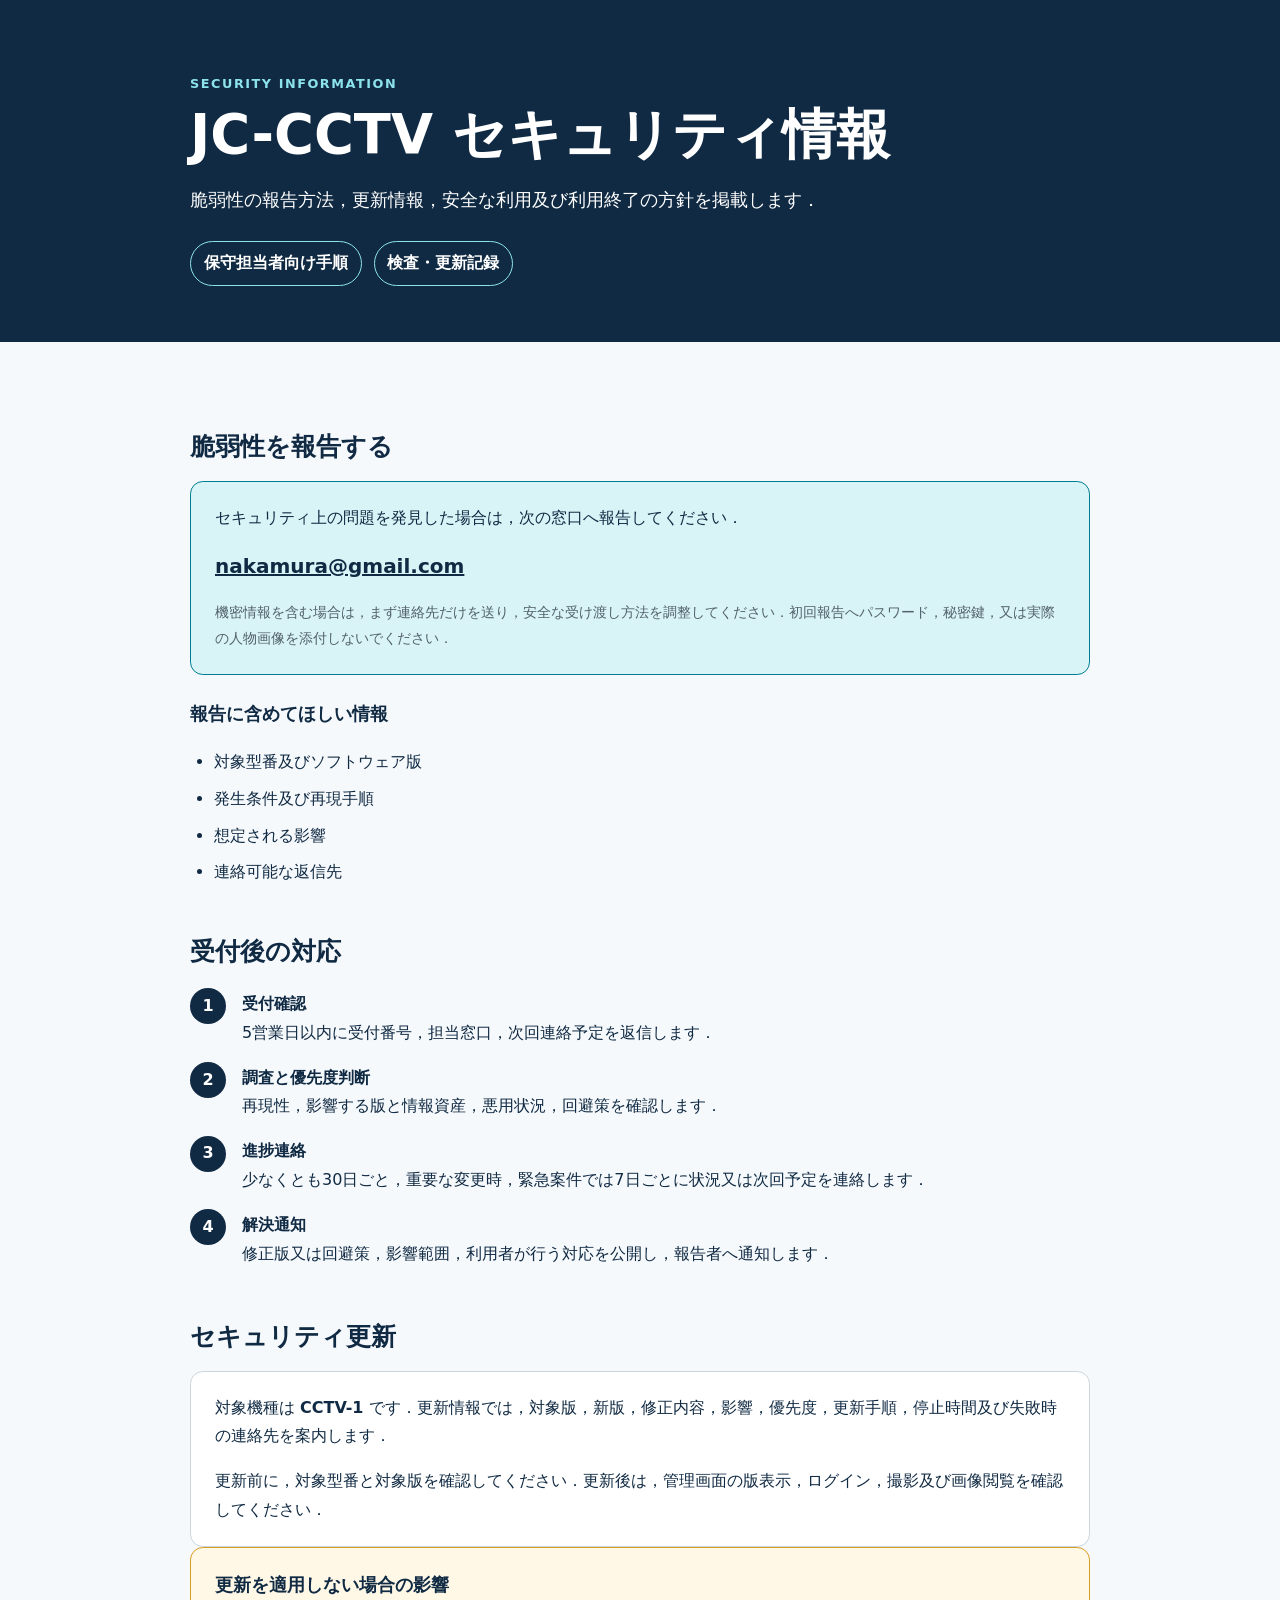
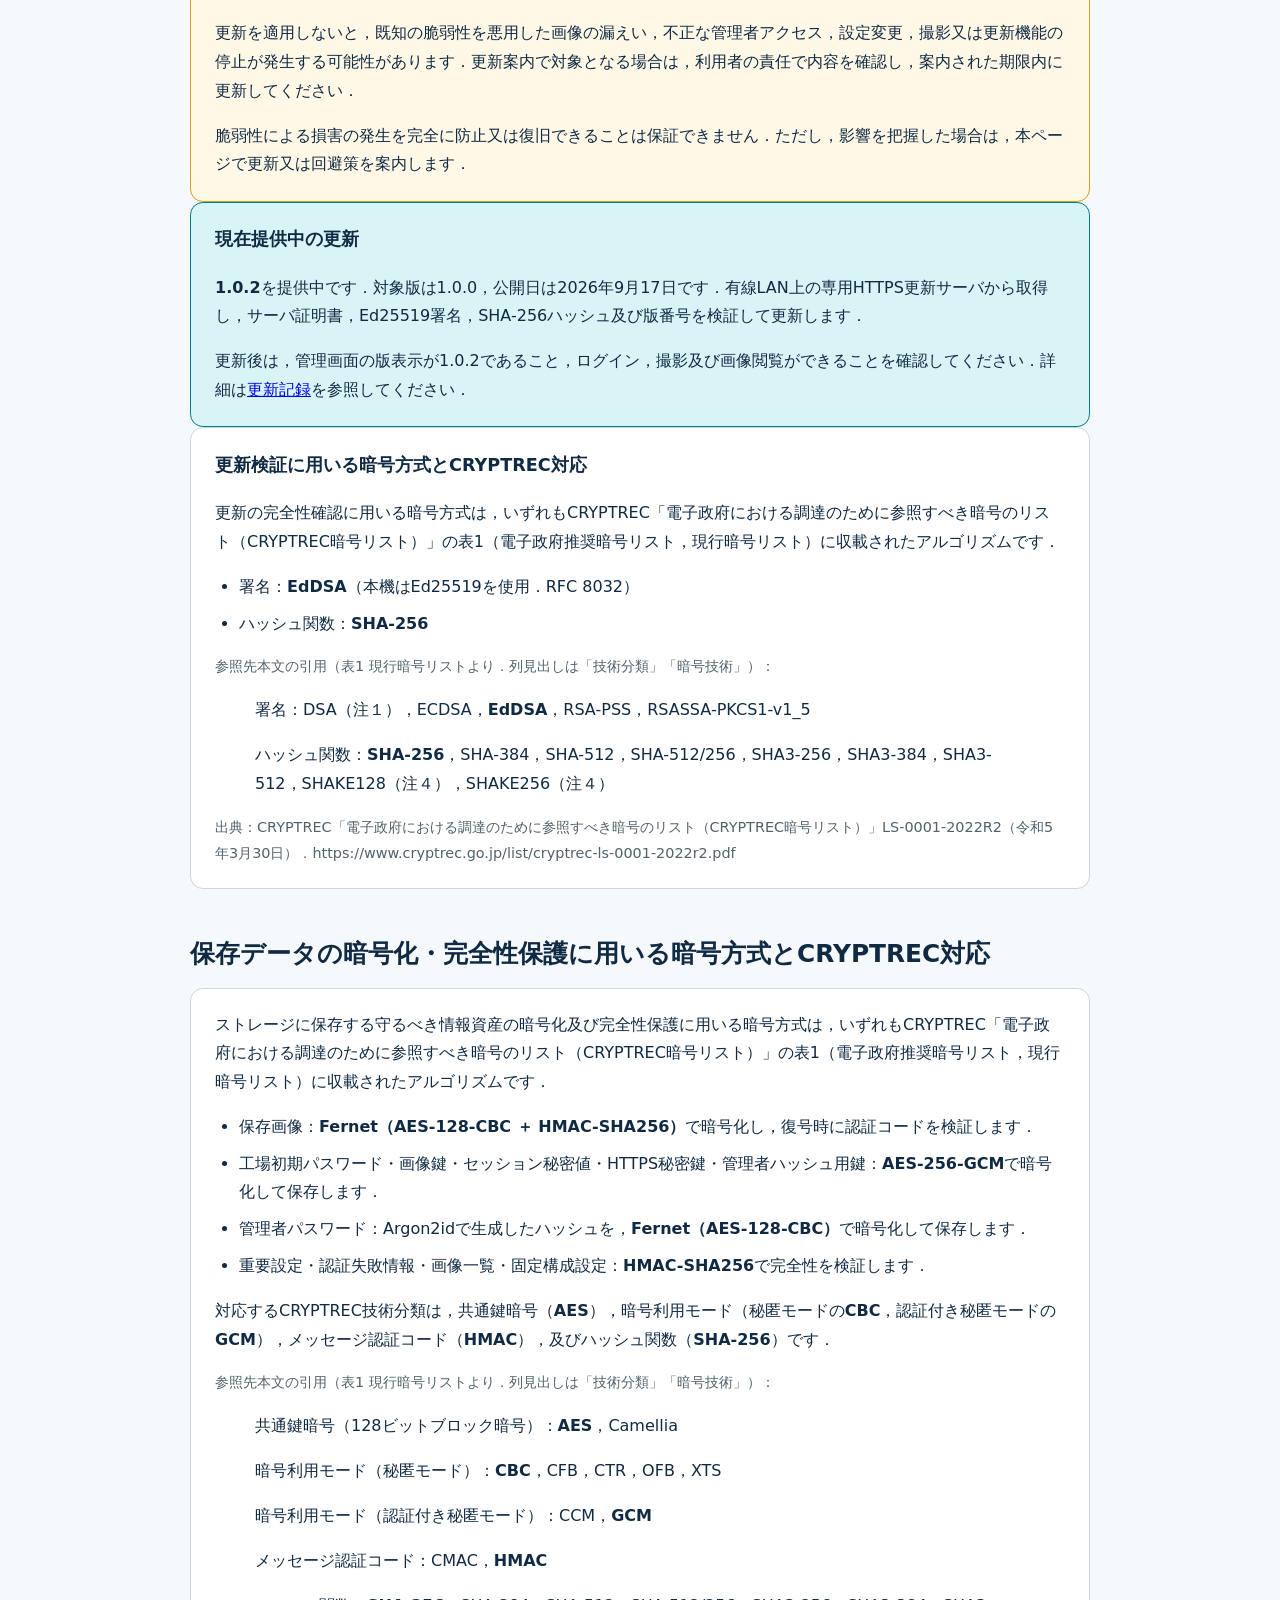
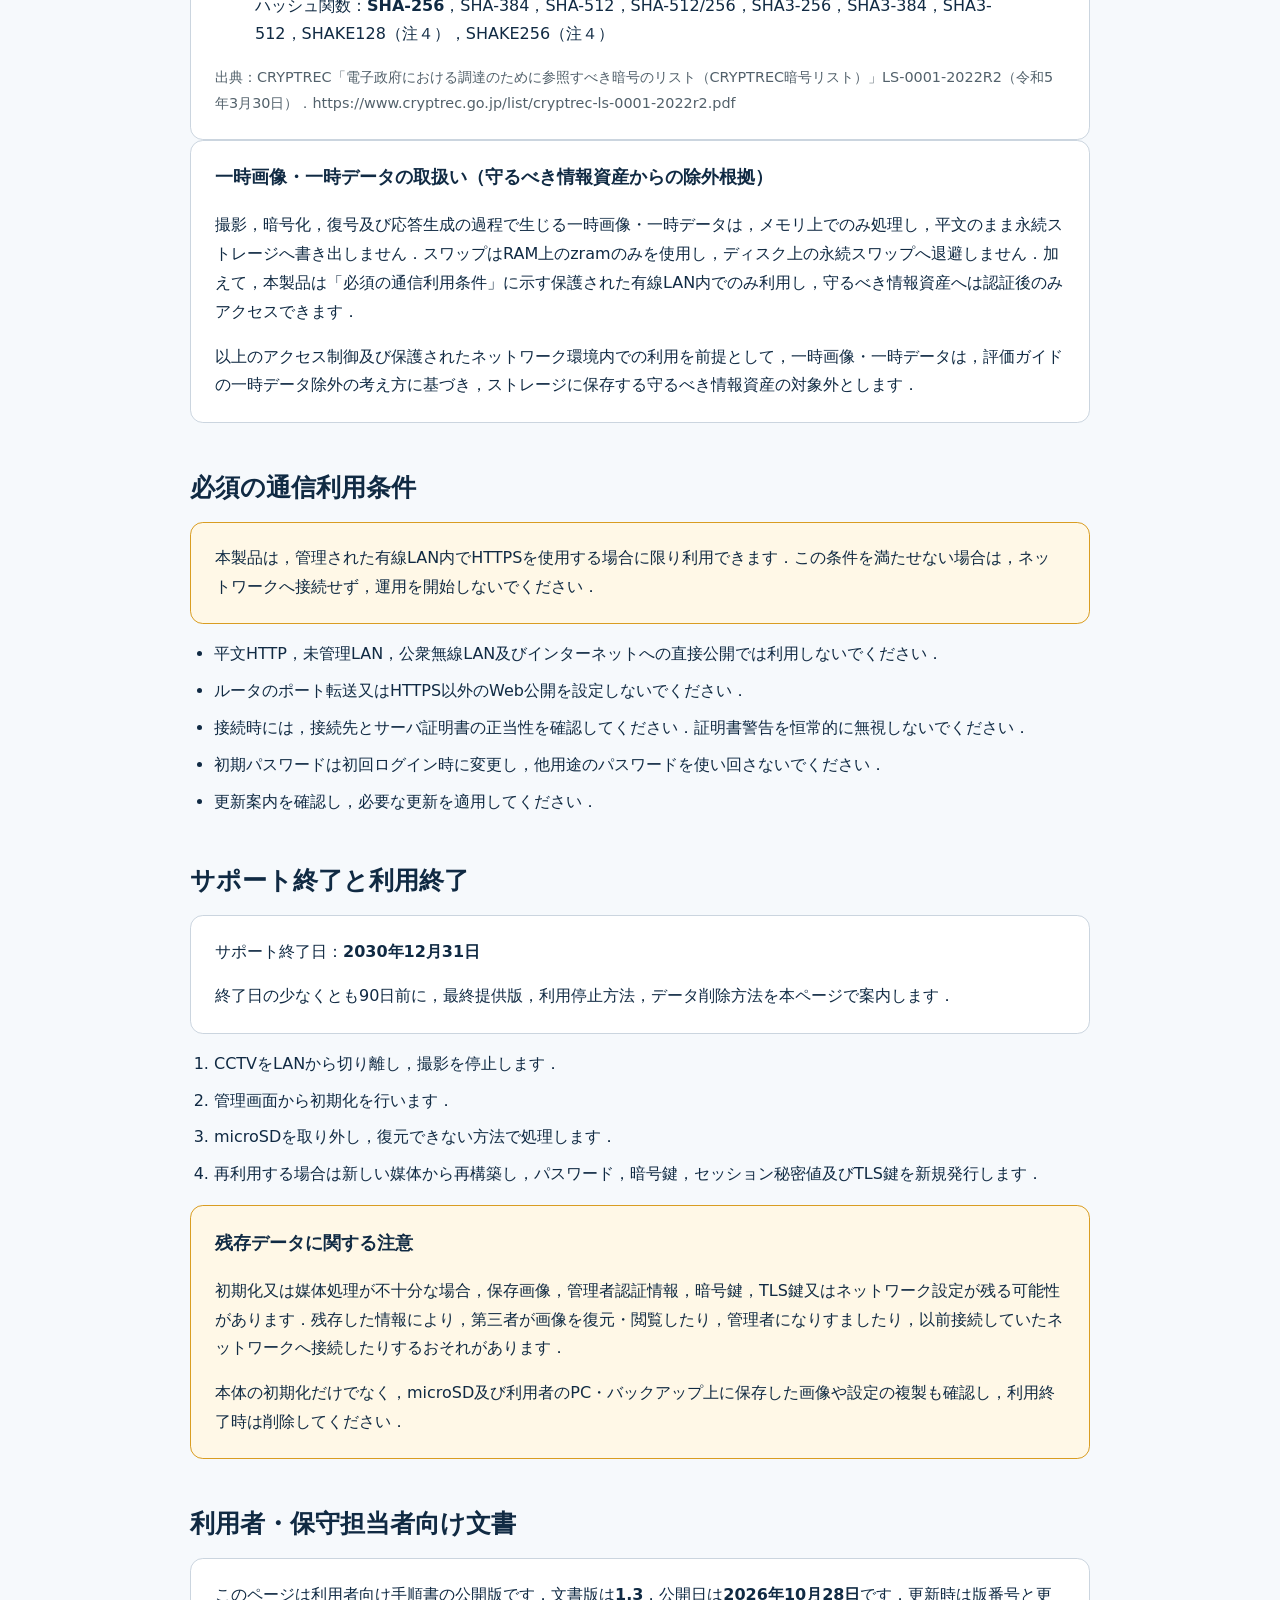
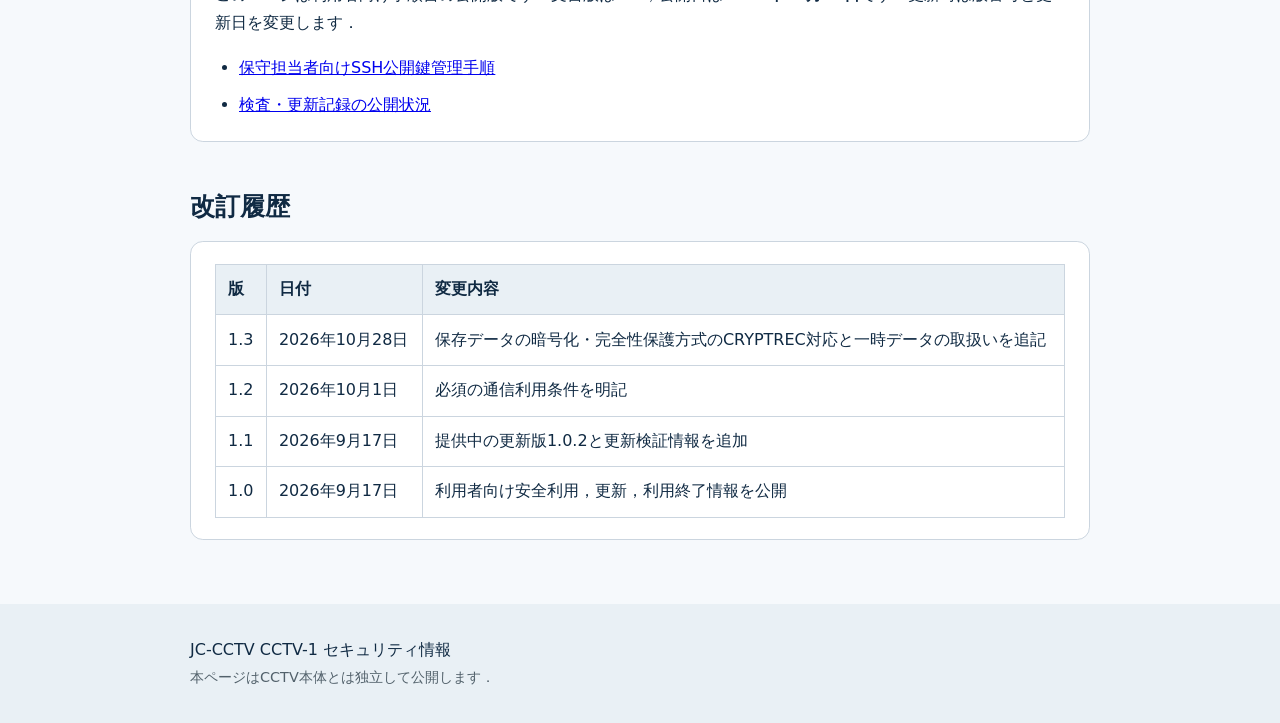
==== commit 84414ade: "バージョンの変更" ====
--- a/index.html
+++ b/index.html
@@ -60,8 +60,8 @@
       </div>
       <div class="panel emphasis">
         <h3>現在提供中の更新</h3>
-        <p><strong>1.0.1</strong>を提供中です．対象版は1.0.0，公開日は2026年9月17日です．有線LAN上の専用HTTPS更新サーバから取得し，サーバ証明書，Ed25519署名，SHA-256ハッシュ及び版番号を検証して更新します．</p>
-        <p>更新後は，管理画面の版表示が1.0.1であること，ログイン，撮影及び画像閲覧ができることを確認してください．詳細は<a href="inspection-records.html#update-title">更新記録</a>を参照してください．</p>
+        <p><strong>1.0.2</strong>を提供中です．対象版は1.0.0，公開日は2026年9月17日です．有線LAN上の専用HTTPS更新サーバから取得し，サーバ証明書，Ed25519署名，SHA-256ハッシュ及び版番号を検証して更新します．</p>
+        <p>更新後は，管理画面の版表示が1.0.2であること，ログイン，撮影及び画像閲覧ができることを確認してください．詳細は<a href="inspection-records.html#update-title">更新記録</a>を参照してください．</p>
       </div>
       <div class="panel">
         <h3>更新検証に用いる暗号方式とCRYPTREC対応</h3>
@@ -156,7 +156,7 @@
       <div class="panel">
         <table>
           <thead><tr><th>版</th><th>日付</th><th>変更内容</th></tr></thead>
-          <tbody><tr><td>1.3</td><td>2026年10月28日</td><td>保存データの暗号化・完全性保護方式のCRYPTREC対応と一時データの取扱いを追記</td></tr><tr><td>1.2</td><td>2026年10月1日</td><td>必須の通信利用条件を明記</td></tr><tr><td>1.1</td><td>2026年9月17日</td><td>提供中の更新版1.0.1と更新検証情報を追加</td></tr><tr><td>1.0</td><td>2026年9月17日</td><td>利用者向け安全利用，更新，利用終了情報を公開</td></tr></tbody>
+          <tbody><tr><td>1.3</td><td>2026年10月28日</td><td>保存データの暗号化・完全性保護方式のCRYPTREC対応と一時データの取扱いを追記</td></tr><tr><td>1.2</td><td>2026年10月1日</td><td>必須の通信利用条件を明記</td></tr><tr><td>1.1</td><td>2026年9月17日</td><td>提供中の更新版1.0.2と更新検証情報を追加</td></tr><tr><td>1.0</td><td>2026年9月17日</td><td>利用者向け安全利用，更新，利用終了情報を公開</td></tr></tbody>
         </table>
       </div>
     </section>
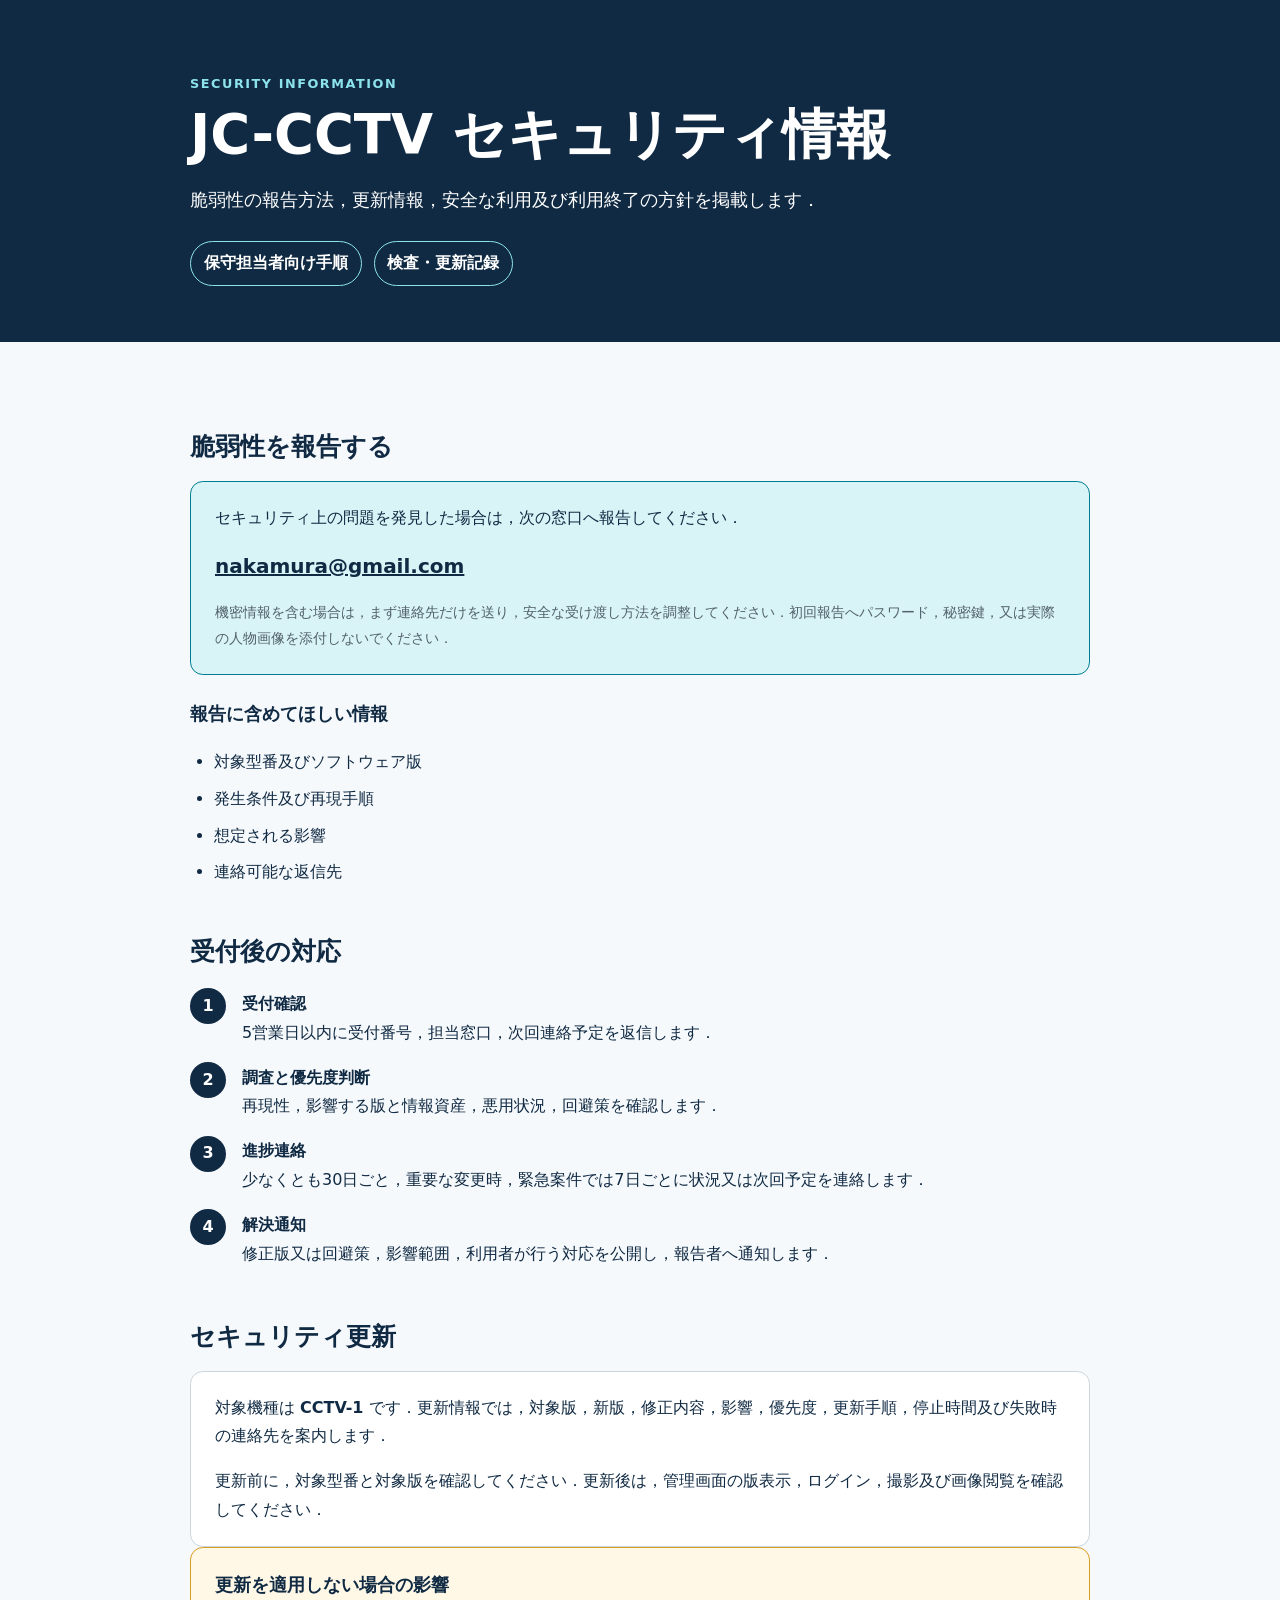
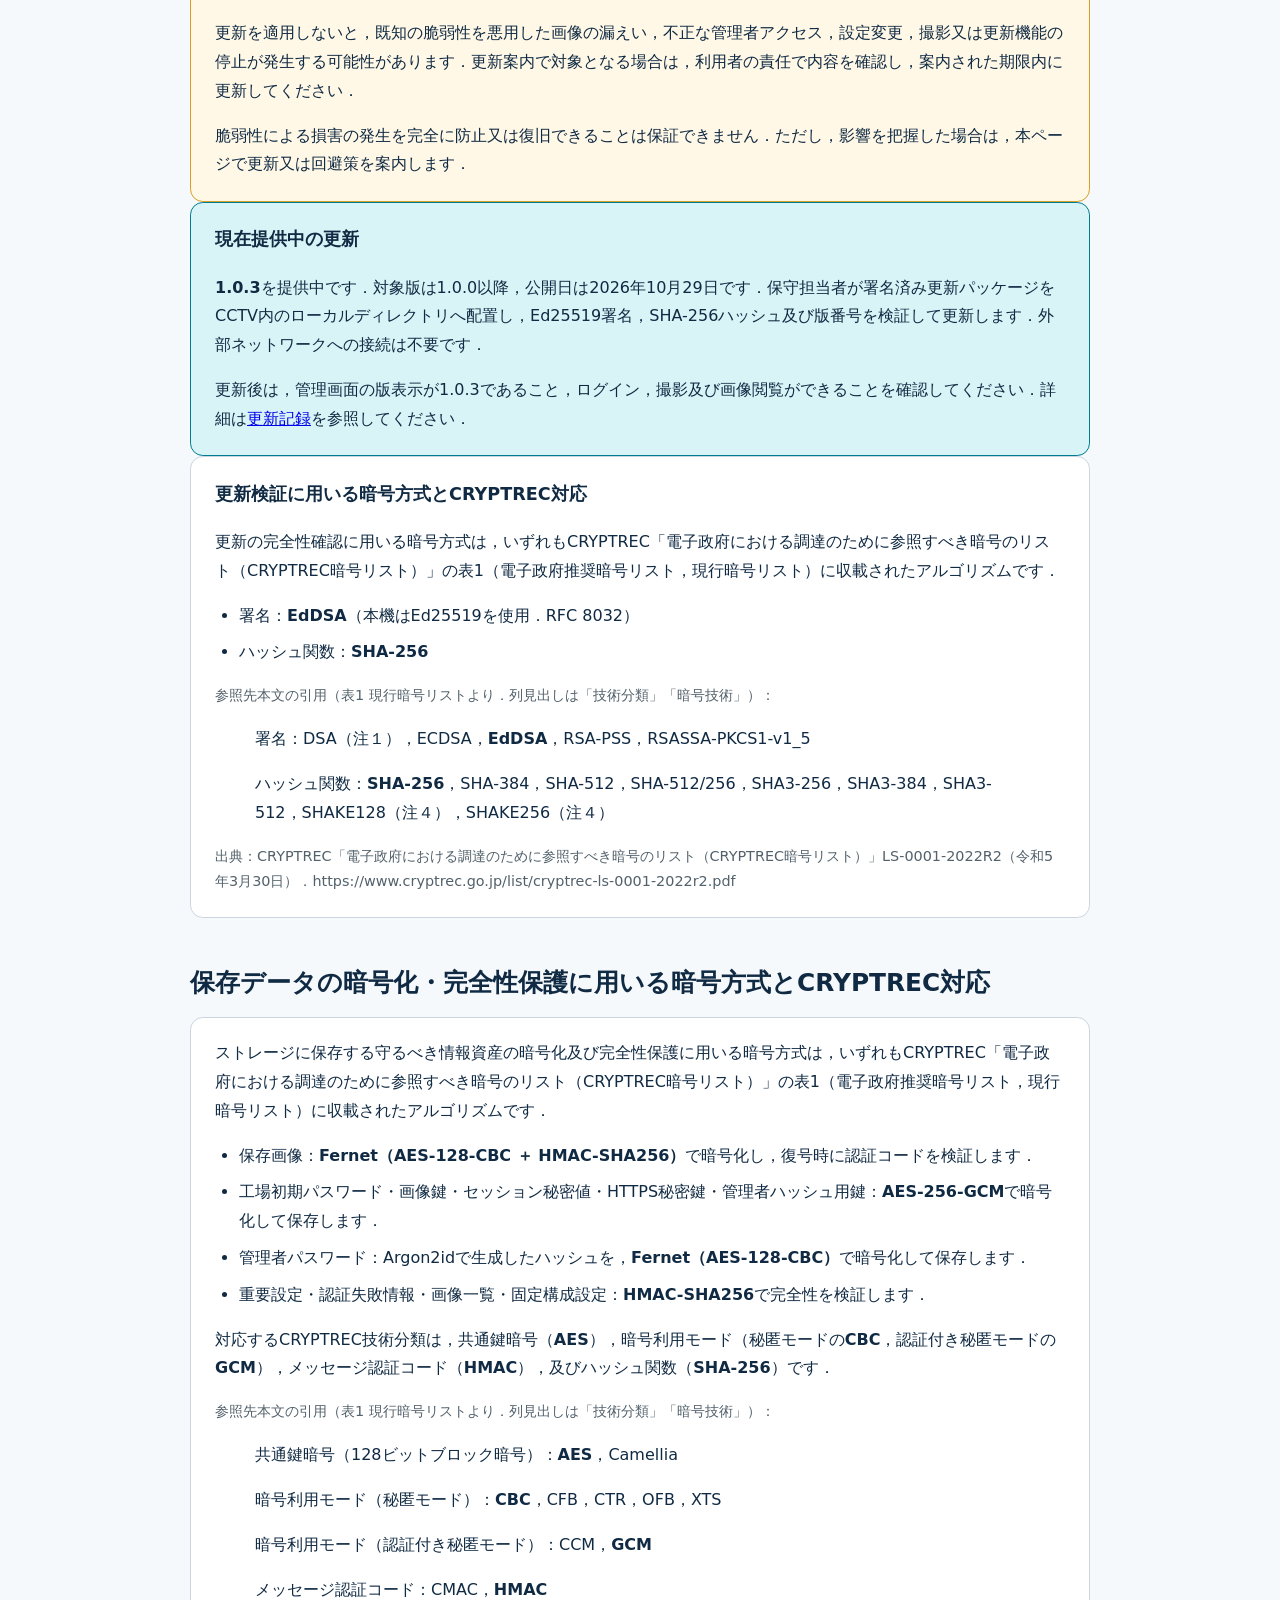
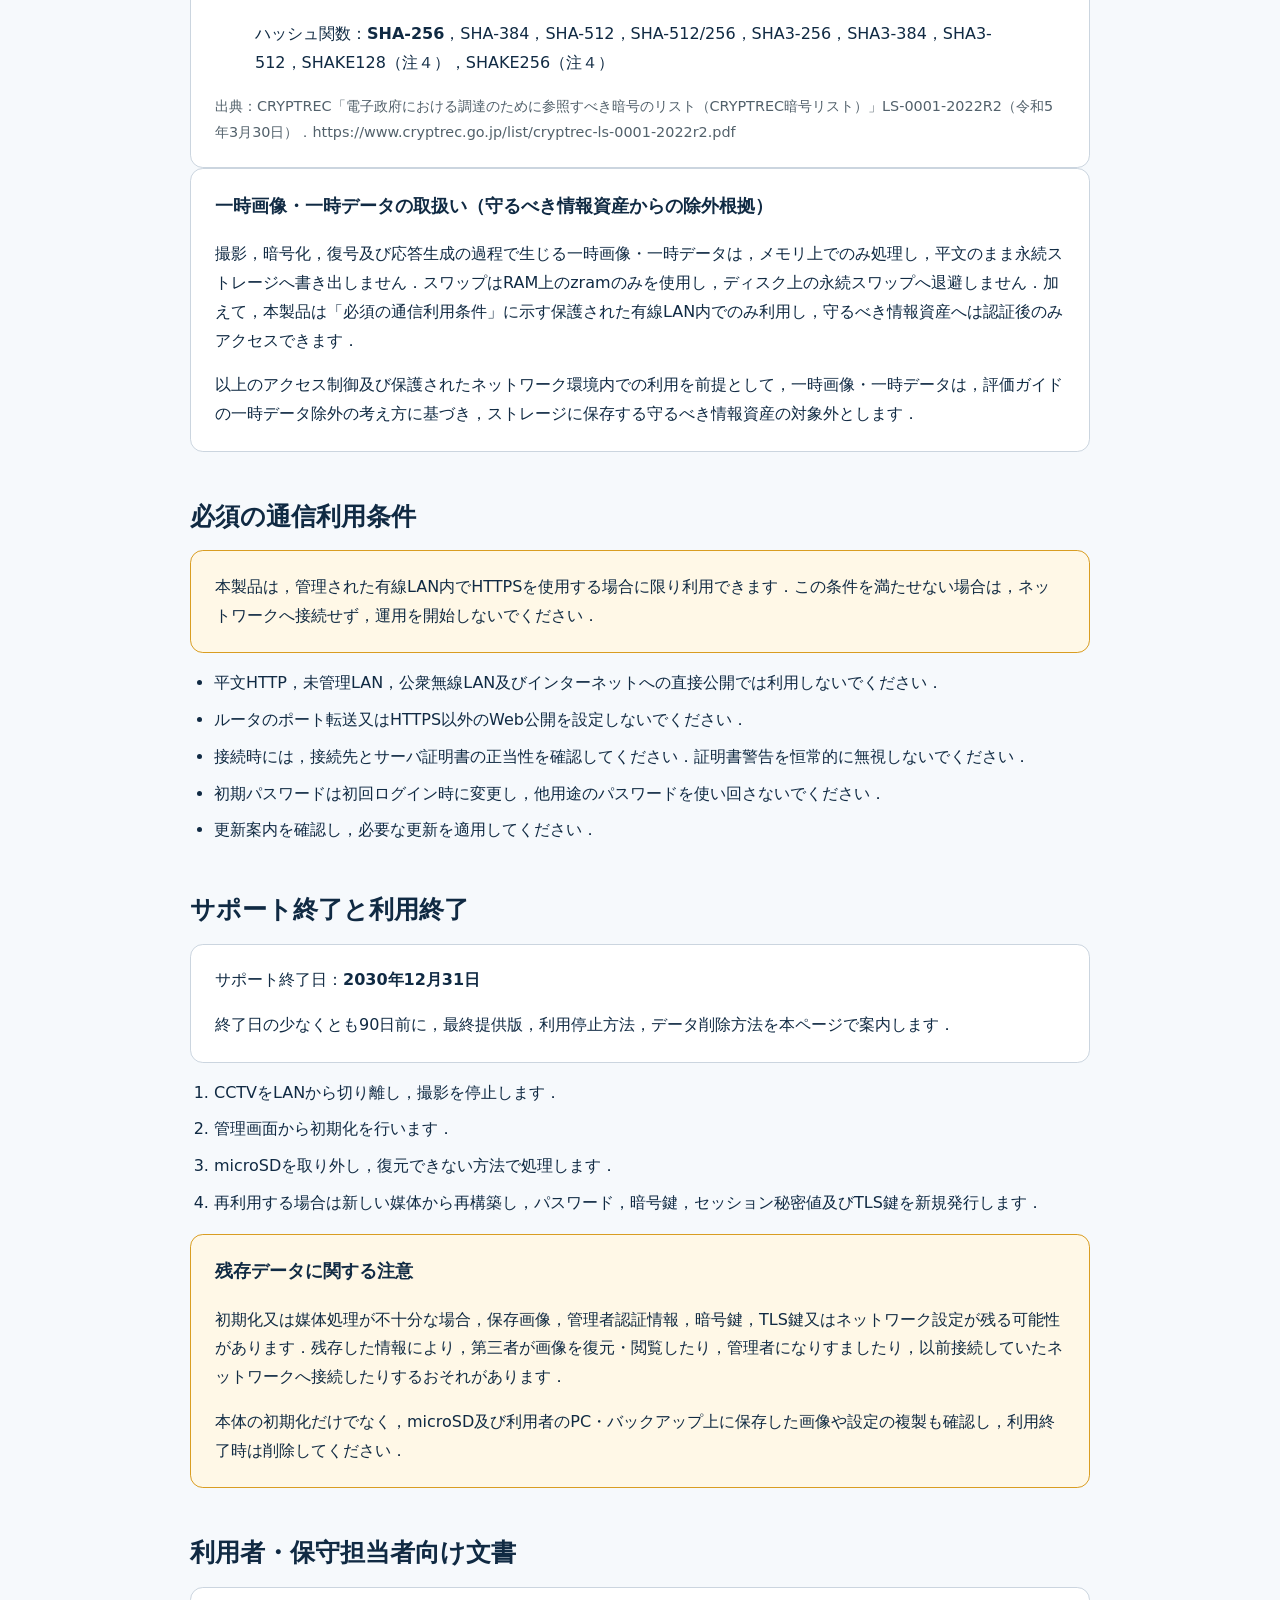
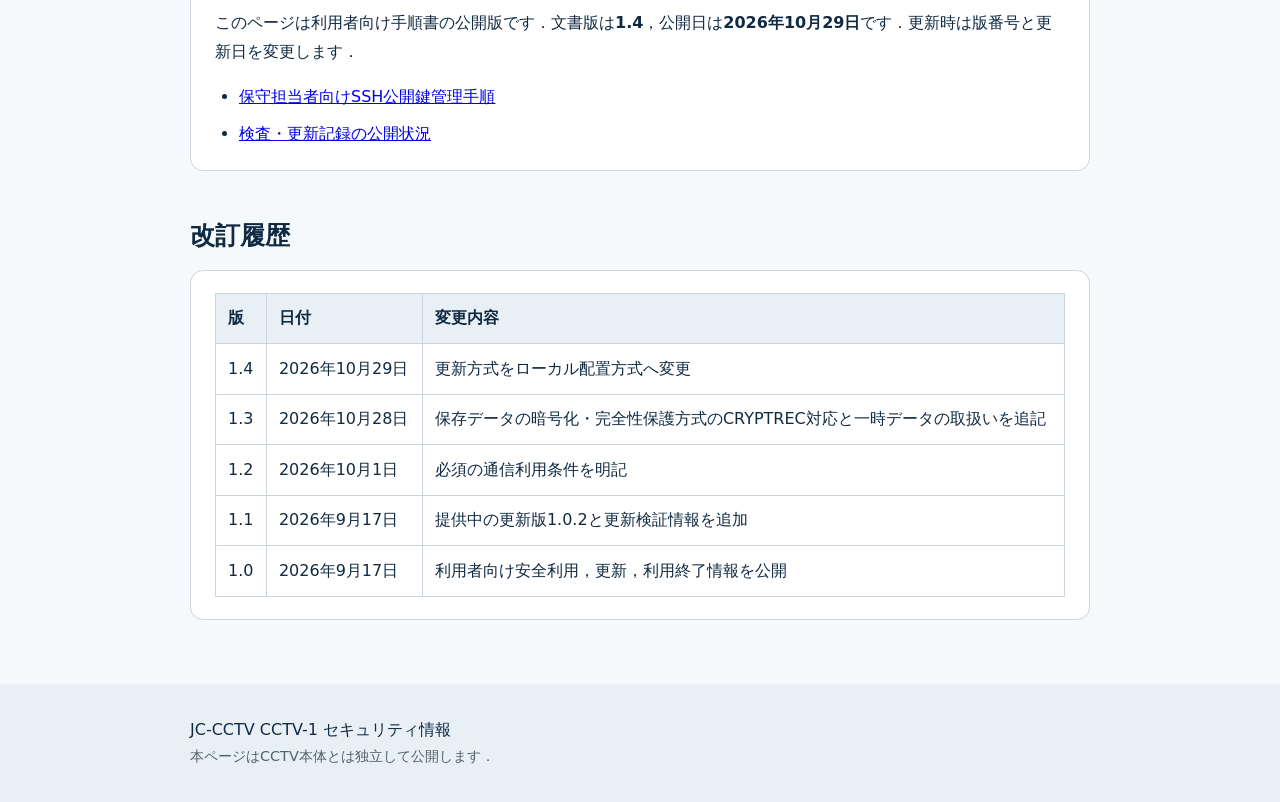
==== commit 67f8bd9b: "バージョンの変更" ====
--- a/index.html
+++ b/index.html
@@ -60,8 +60,8 @@
       </div>
       <div class="panel emphasis">
         <h3>現在提供中の更新</h3>
-        <p><strong>1.0.2</strong>を提供中です．対象版は1.0.0，公開日は2026年9月17日です．有線LAN上の専用HTTPS更新サーバから取得し，サーバ証明書，Ed25519署名，SHA-256ハッシュ及び版番号を検証して更新します．</p>
-        <p>更新後は，管理画面の版表示が1.0.2であること，ログイン，撮影及び画像閲覧ができることを確認してください．詳細は<a href="inspection-records.html#update-title">更新記録</a>を参照してください．</p>
+        <p><strong>1.0.3</strong>を提供中です．対象版は1.0.0以降，公開日は2026年10月29日です．保守担当者が署名済み更新パッケージをCCTV内のローカルディレクトリへ配置し，Ed25519署名，SHA-256ハッシュ及び版番号を検証して更新します．外部ネットワークへの接続は不要です．</p>
+        <p>更新後は，管理画面の版表示が1.0.3であること，ログイン，撮影及び画像閲覧ができることを確認してください．詳細は<a href="inspection-records.html#update-title">更新記録</a>を参照してください．</p>
       </div>
       <div class="panel">
         <h3>更新検証に用いる暗号方式とCRYPTREC対応</h3>
@@ -143,7 +143,7 @@
     <section aria-labelledby="documents-title">
       <h2 id="documents-title">利用者・保守担当者向け文書</h2>
       <div class="panel">
-        <p>このページは利用者向け手順書の公開版です．文書版は<strong>1.3</strong>，公開日は<strong>2026年10月28日</strong>です．更新時は版番号と更新日を変更します．</p>
+        <p>このページは利用者向け手順書の公開版です．文書版は<strong>1.4</strong>，公開日は<strong>2026年10月29日</strong>です．更新時は版番号と更新日を変更します．</p>
         <ul>
           <li><a href="maintenance.html">保守担当者向けSSH公開鍵管理手順</a></li>
           <li><a href="inspection-records.html">検査・更新記録の公開状況</a></li>
@@ -156,7 +156,7 @@
       <div class="panel">
         <table>
           <thead><tr><th>版</th><th>日付</th><th>変更内容</th></tr></thead>
-          <tbody><tr><td>1.3</td><td>2026年10月28日</td><td>保存データの暗号化・完全性保護方式のCRYPTREC対応と一時データの取扱いを追記</td></tr><tr><td>1.2</td><td>2026年10月1日</td><td>必須の通信利用条件を明記</td></tr><tr><td>1.1</td><td>2026年9月17日</td><td>提供中の更新版1.0.2と更新検証情報を追加</td></tr><tr><td>1.0</td><td>2026年9月17日</td><td>利用者向け安全利用，更新，利用終了情報を公開</td></tr></tbody>
+          <tbody><tr><td>1.4</td><td>2026年10月29日</td><td>更新方式をローカル配置方式へ変更</td></tr><tr><td>1.3</td><td>2026年10月28日</td><td>保存データの暗号化・完全性保護方式のCRYPTREC対応と一時データの取扱いを追記</td></tr><tr><td>1.2</td><td>2026年10月1日</td><td>必須の通信利用条件を明記</td></tr><tr><td>1.1</td><td>2026年9月17日</td><td>提供中の更新版1.0.2と更新検証情報を追加</td></tr><tr><td>1.0</td><td>2026年9月17日</td><td>利用者向け安全利用，更新，利用終了情報を公開</td></tr></tbody>
         </table>
       </div>
     </section>
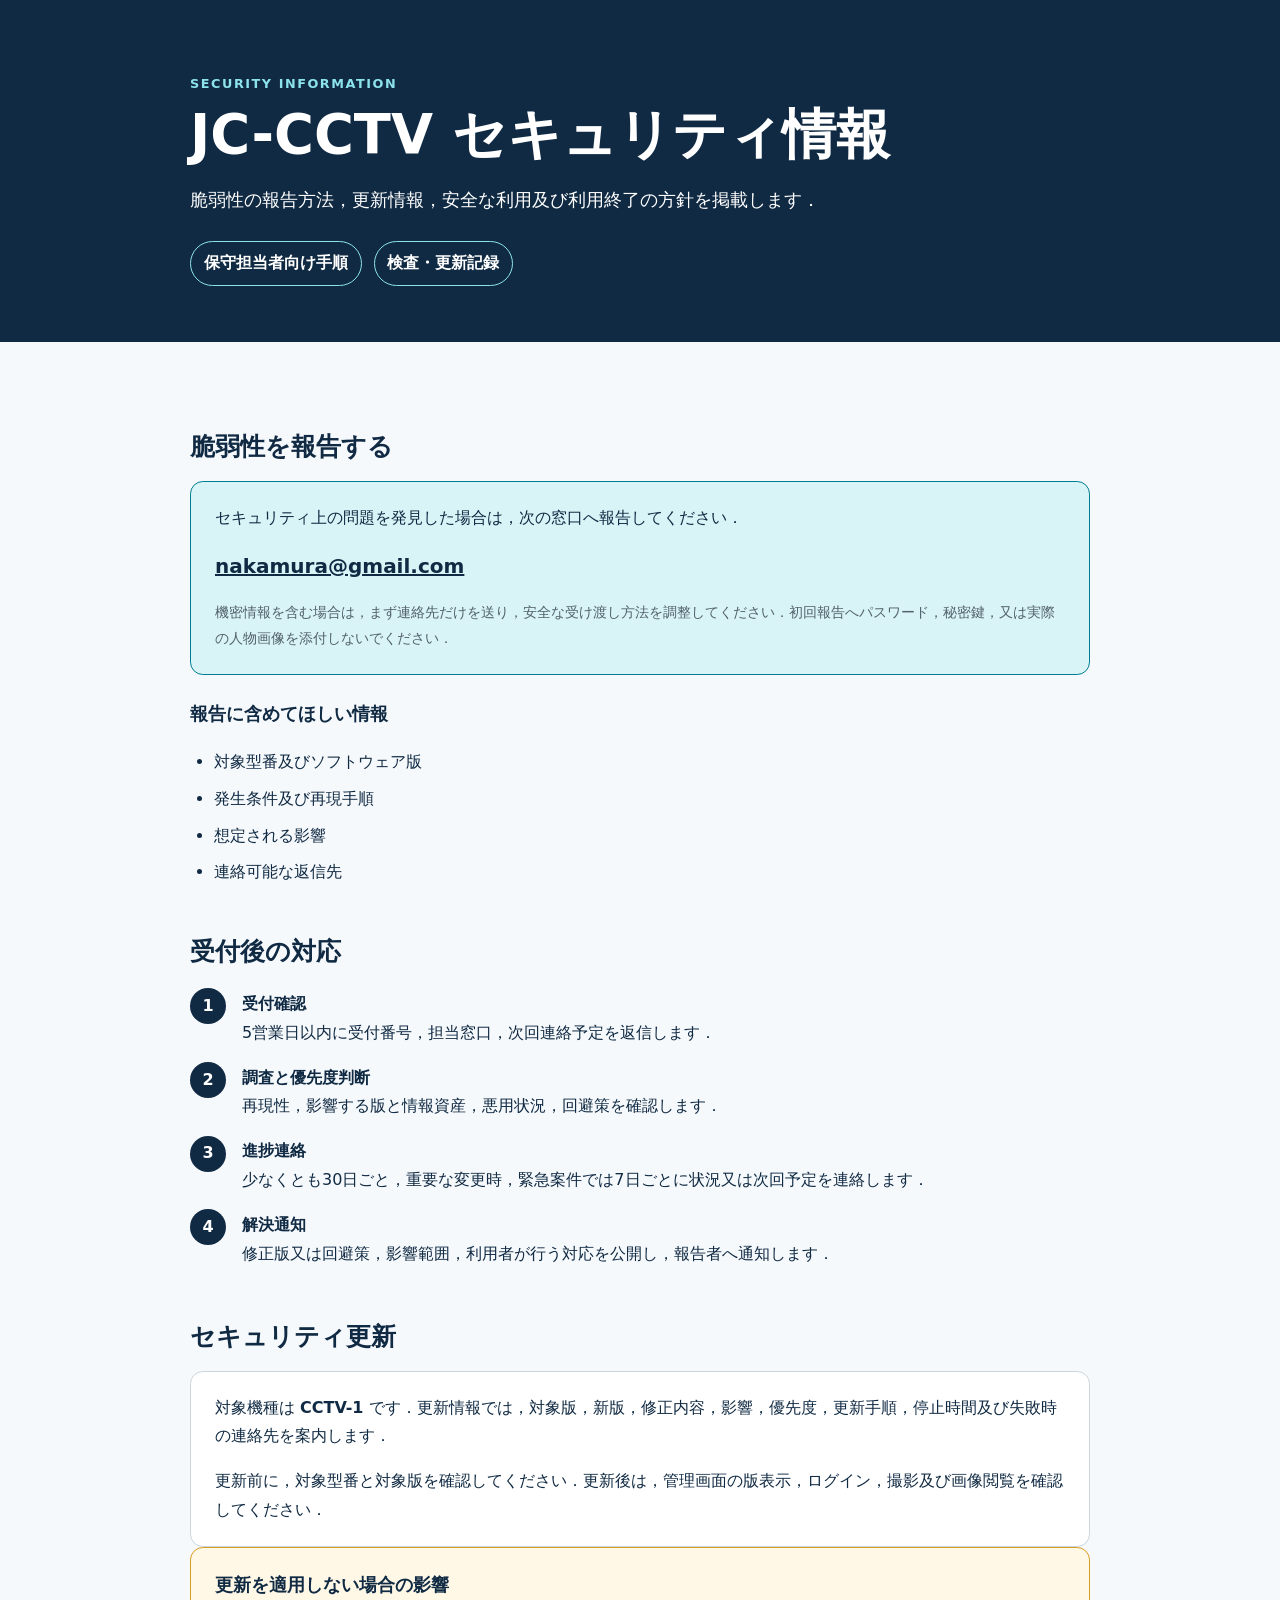
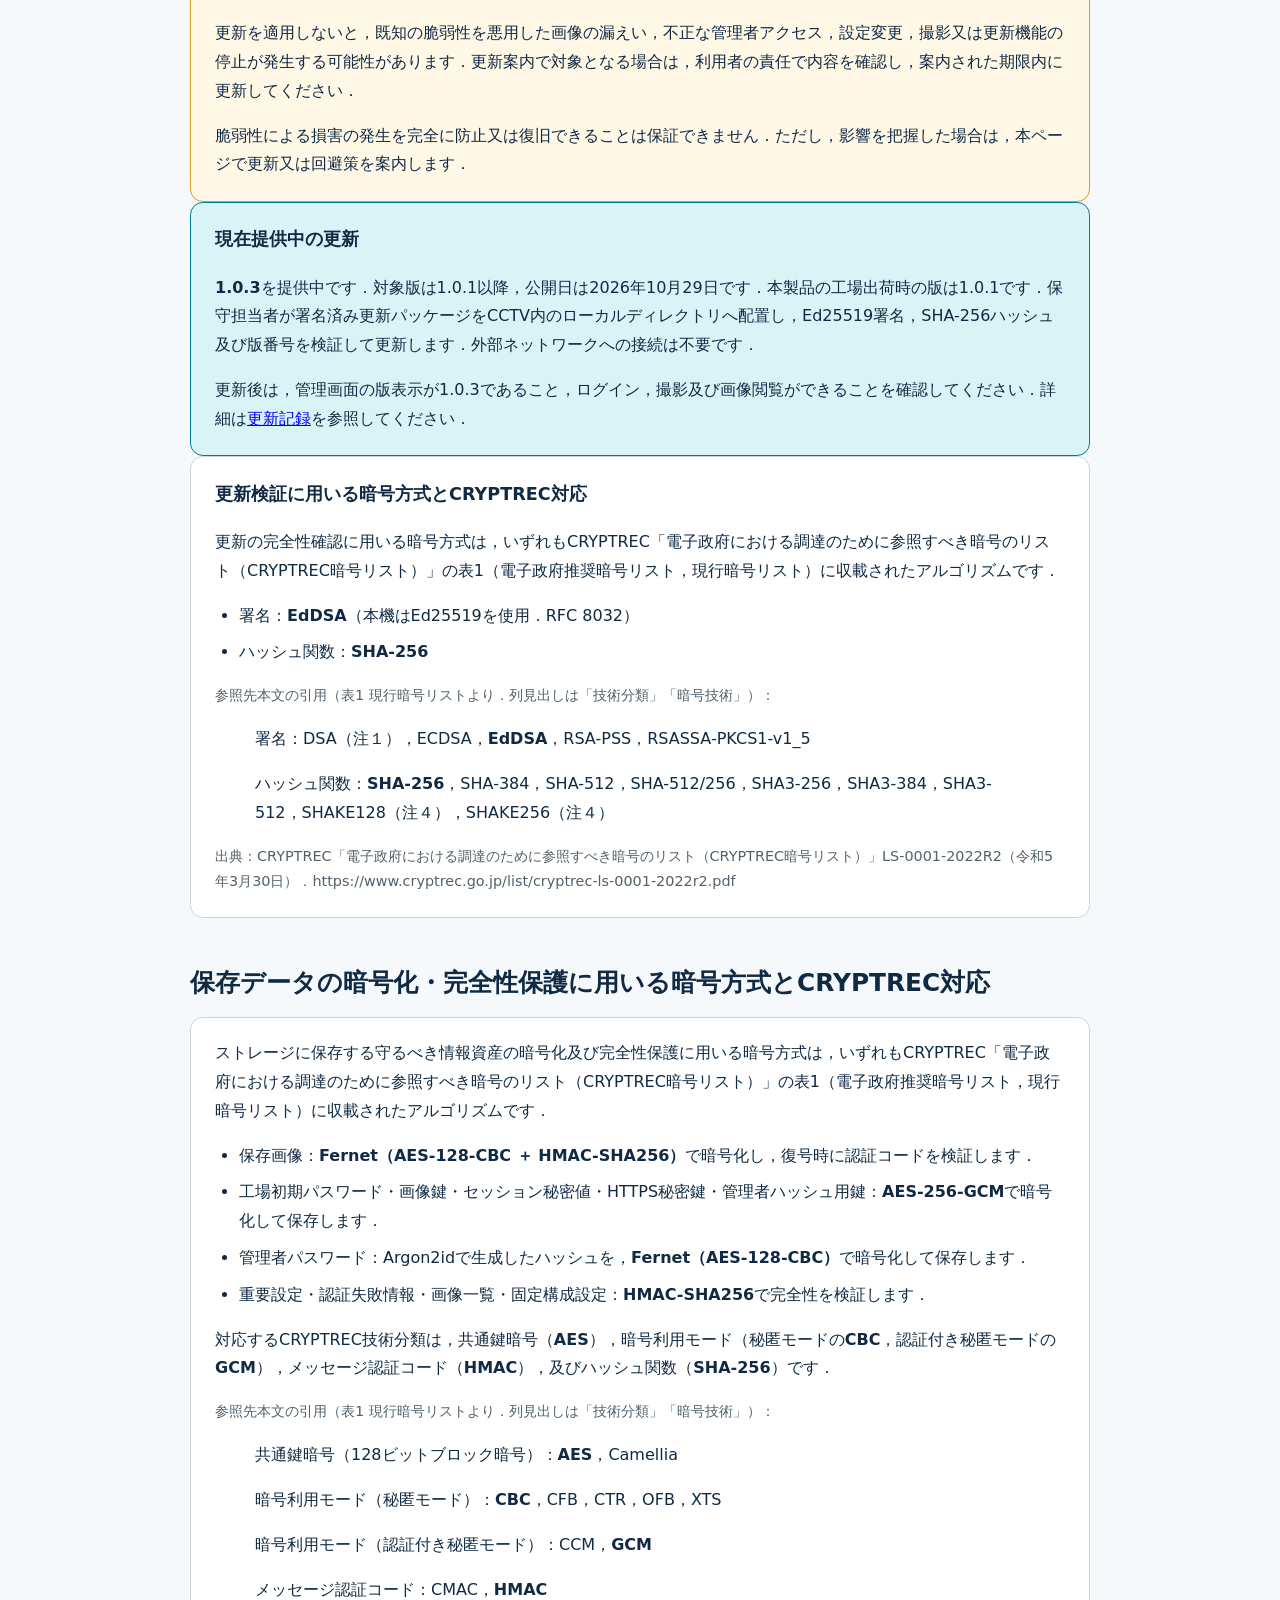
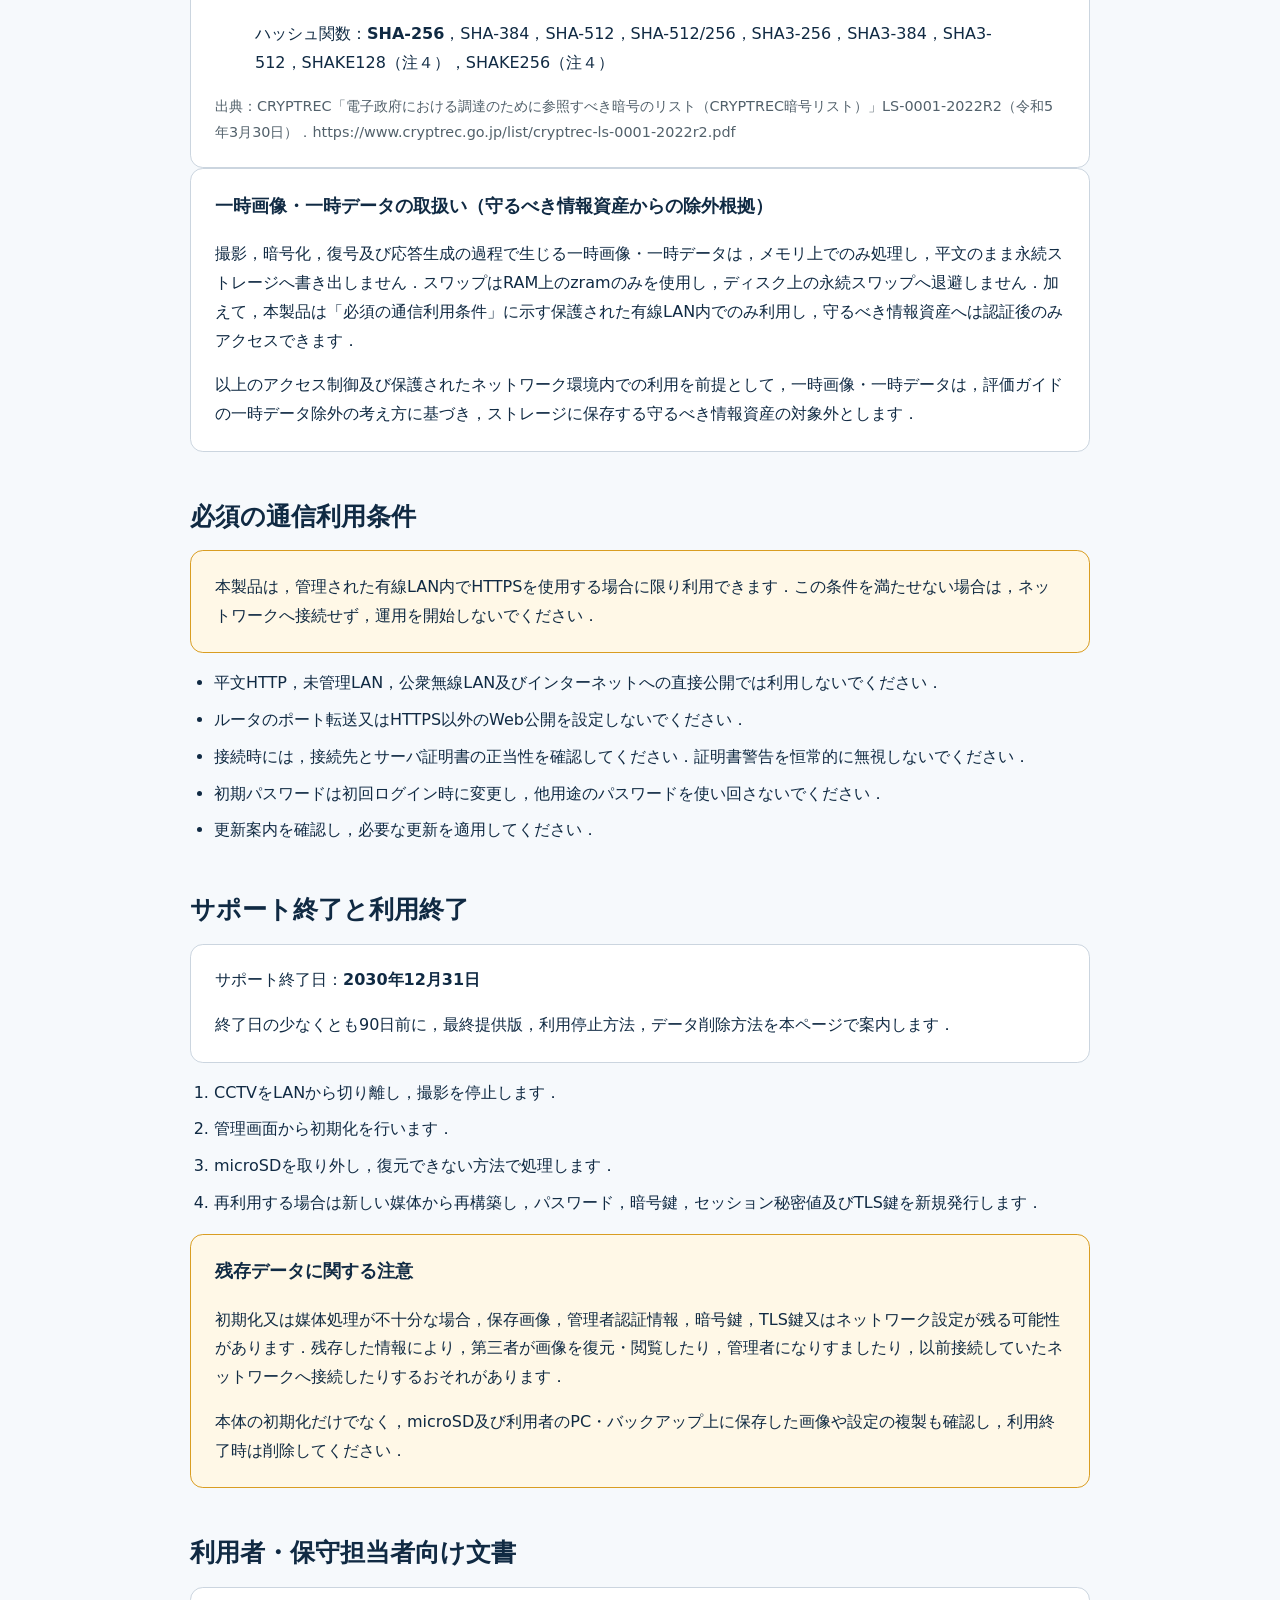
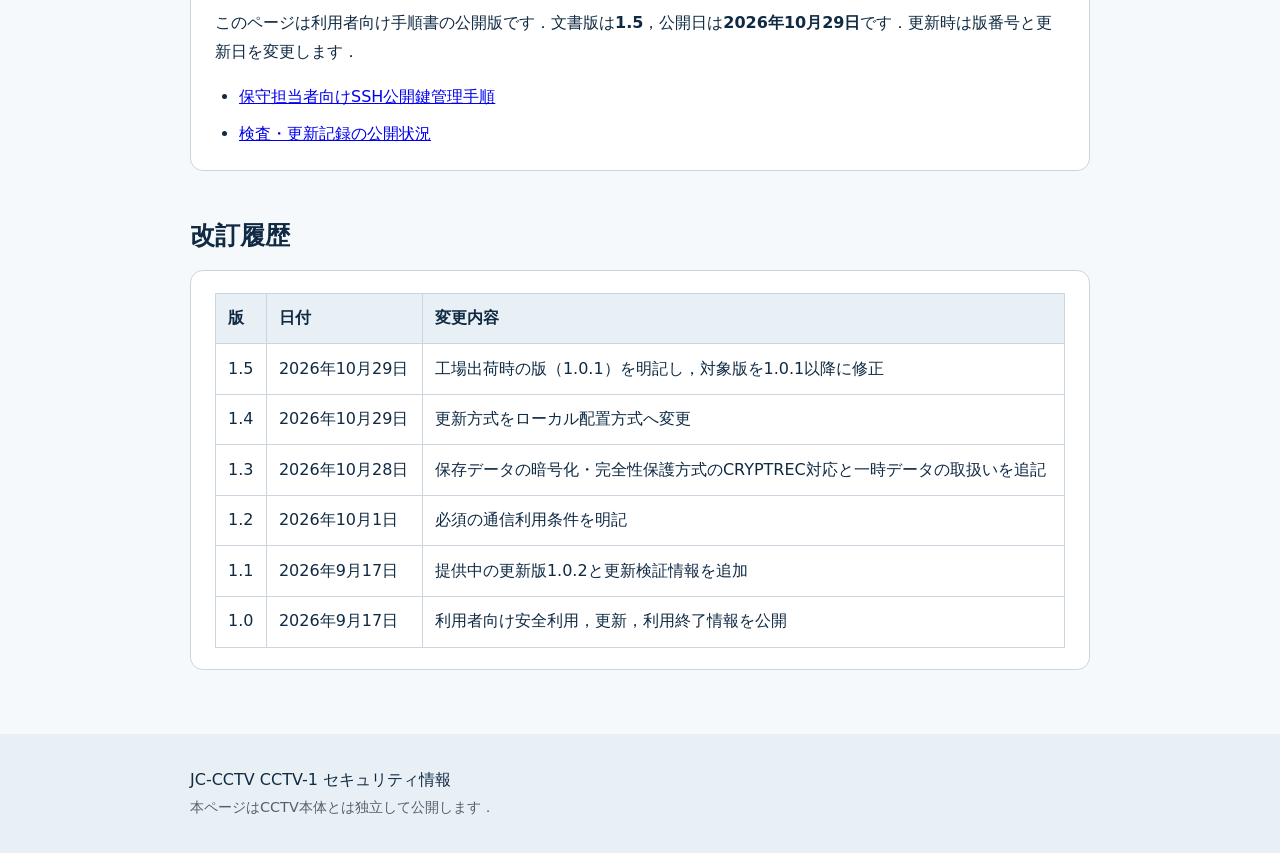
==== commit 68473d19: "工場出荷状態の更新バージョンの変更" ====
--- a/index.html
+++ b/index.html
@@ -60,7 +60,7 @@
       </div>
       <div class="panel emphasis">
         <h3>現在提供中の更新</h3>
-        <p><strong>1.0.3</strong>を提供中です．対象版は1.0.0以降，公開日は2026年10月29日です．保守担当者が署名済み更新パッケージをCCTV内のローカルディレクトリへ配置し，Ed25519署名，SHA-256ハッシュ及び版番号を検証して更新します．外部ネットワークへの接続は不要です．</p>
+        <p><strong>1.0.3</strong>を提供中です．対象版は1.0.1以降，公開日は2026年10月29日です．本製品の工場出荷時の版は1.0.1です．保守担当者が署名済み更新パッケージをCCTV内のローカルディレクトリへ配置し，Ed25519署名，SHA-256ハッシュ及び版番号を検証して更新します．外部ネットワークへの接続は不要です．</p>
         <p>更新後は，管理画面の版表示が1.0.3であること，ログイン，撮影及び画像閲覧ができることを確認してください．詳細は<a href="inspection-records.html#update-title">更新記録</a>を参照してください．</p>
       </div>
       <div class="panel">
@@ -143,7 +143,7 @@
     <section aria-labelledby="documents-title">
       <h2 id="documents-title">利用者・保守担当者向け文書</h2>
       <div class="panel">
-        <p>このページは利用者向け手順書の公開版です．文書版は<strong>1.4</strong>，公開日は<strong>2026年10月29日</strong>です．更新時は版番号と更新日を変更します．</p>
+        <p>このページは利用者向け手順書の公開版です．文書版は<strong>1.5</strong>，公開日は<strong>2026年10月29日</strong>です．更新時は版番号と更新日を変更します．</p>
         <ul>
           <li><a href="maintenance.html">保守担当者向けSSH公開鍵管理手順</a></li>
           <li><a href="inspection-records.html">検査・更新記録の公開状況</a></li>
@@ -156,7 +156,7 @@
       <div class="panel">
         <table>
           <thead><tr><th>版</th><th>日付</th><th>変更内容</th></tr></thead>
-          <tbody><tr><td>1.4</td><td>2026年10月29日</td><td>更新方式をローカル配置方式へ変更</td></tr><tr><td>1.3</td><td>2026年10月28日</td><td>保存データの暗号化・完全性保護方式のCRYPTREC対応と一時データの取扱いを追記</td></tr><tr><td>1.2</td><td>2026年10月1日</td><td>必須の通信利用条件を明記</td></tr><tr><td>1.1</td><td>2026年9月17日</td><td>提供中の更新版1.0.2と更新検証情報を追加</td></tr><tr><td>1.0</td><td>2026年9月17日</td><td>利用者向け安全利用，更新，利用終了情報を公開</td></tr></tbody>
+          <tbody><tr><td>1.5</td><td>2026年10月29日</td><td>工場出荷時の版（1.0.1）を明記し，対象版を1.0.1以降に修正</td></tr><tr><td>1.4</td><td>2026年10月29日</td><td>更新方式をローカル配置方式へ変更</td></tr><tr><td>1.3</td><td>2026年10月28日</td><td>保存データの暗号化・完全性保護方式のCRYPTREC対応と一時データの取扱いを追記</td></tr><tr><td>1.2</td><td>2026年10月1日</td><td>必須の通信利用条件を明記</td></tr><tr><td>1.1</td><td>2026年9月17日</td><td>提供中の更新版1.0.2と更新検証情報を追加</td></tr><tr><td>1.0</td><td>2026年9月17日</td><td>利用者向け安全利用，更新，利用終了情報を公開</td></tr></tbody>
         </table>
       </div>
     </section>
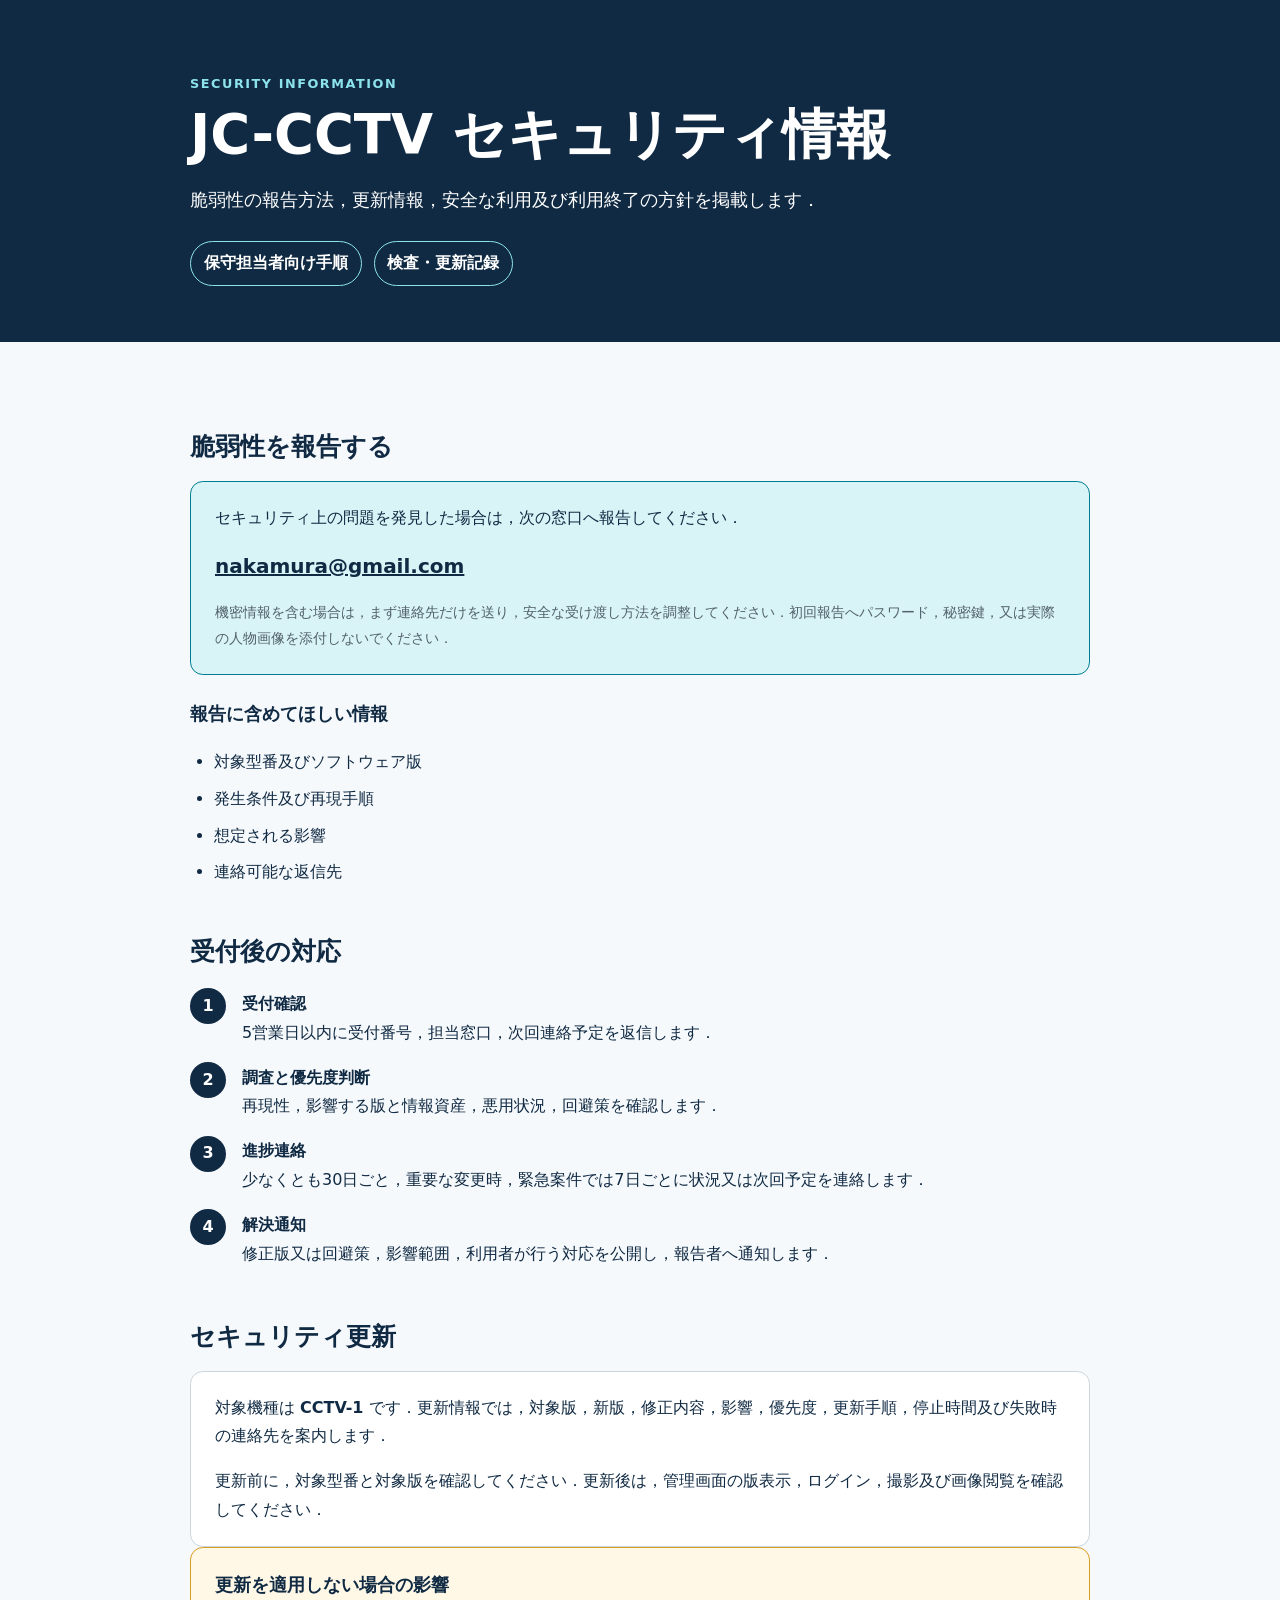
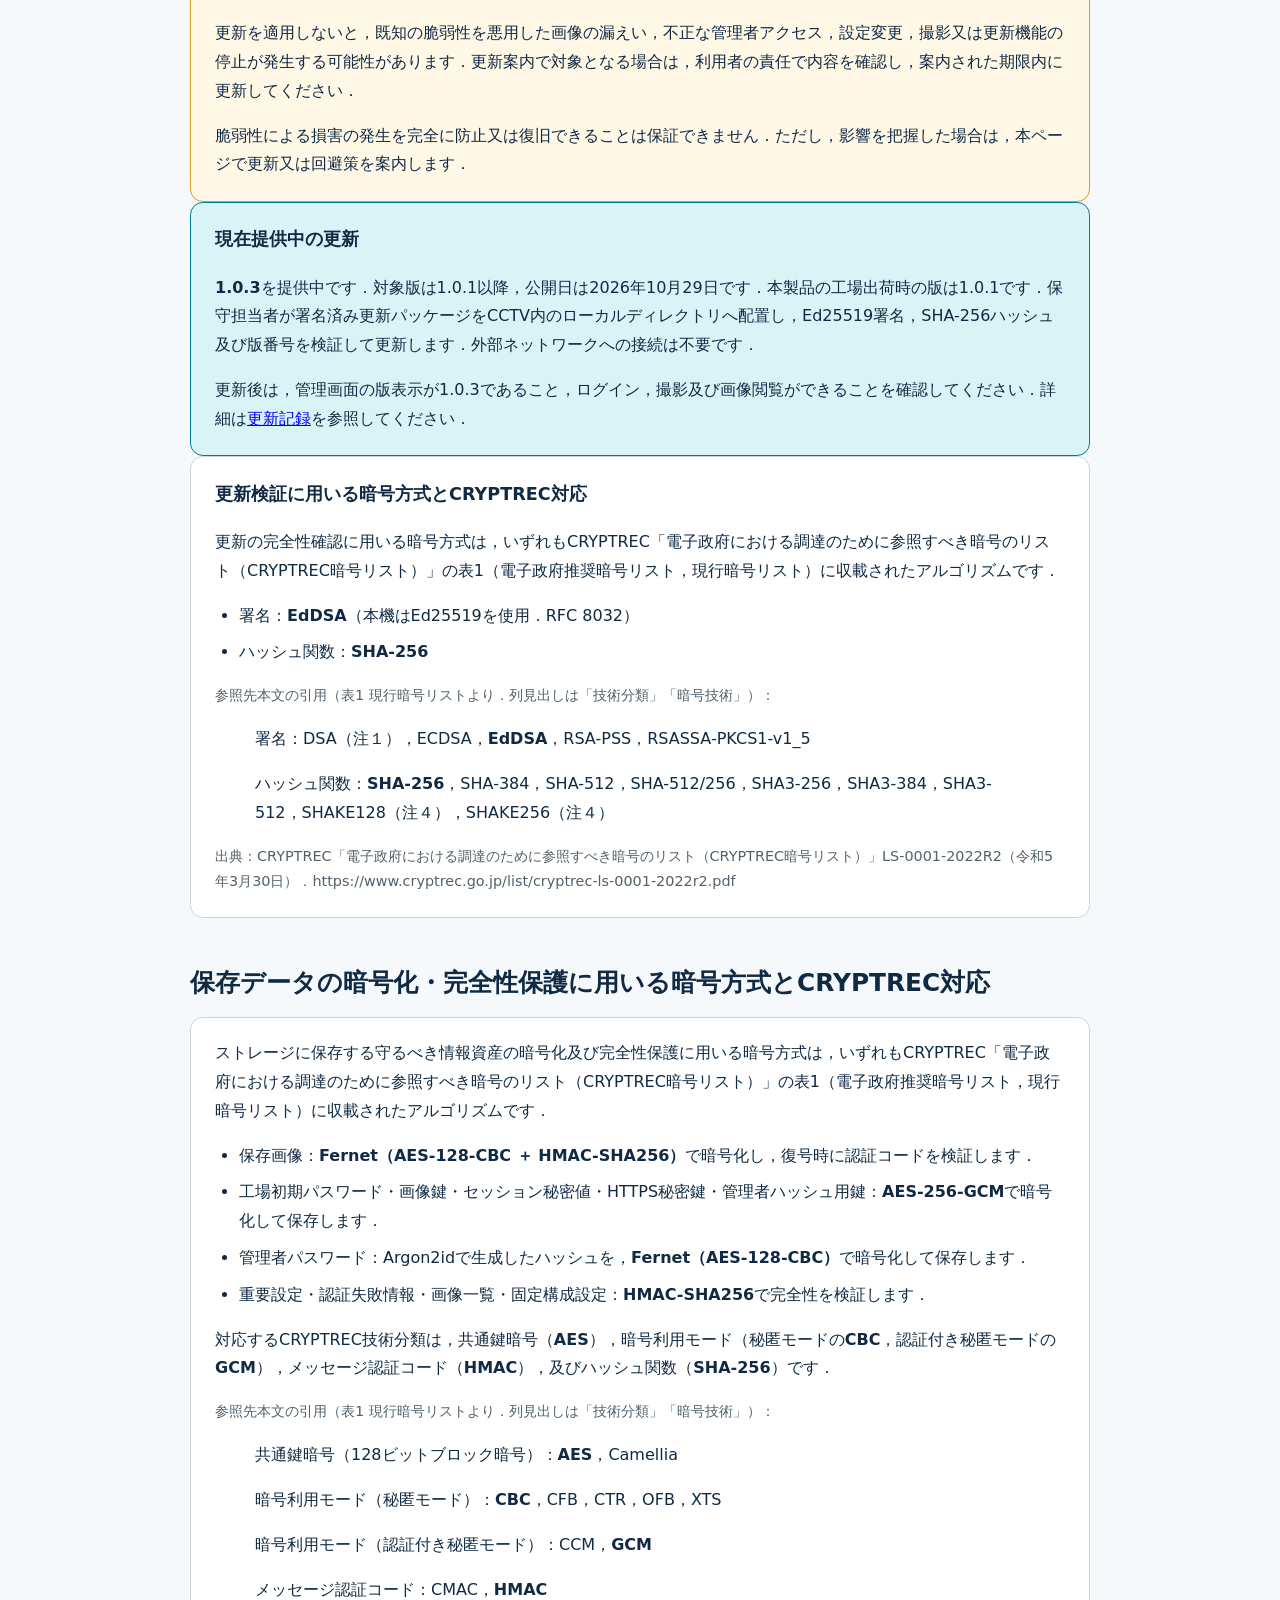
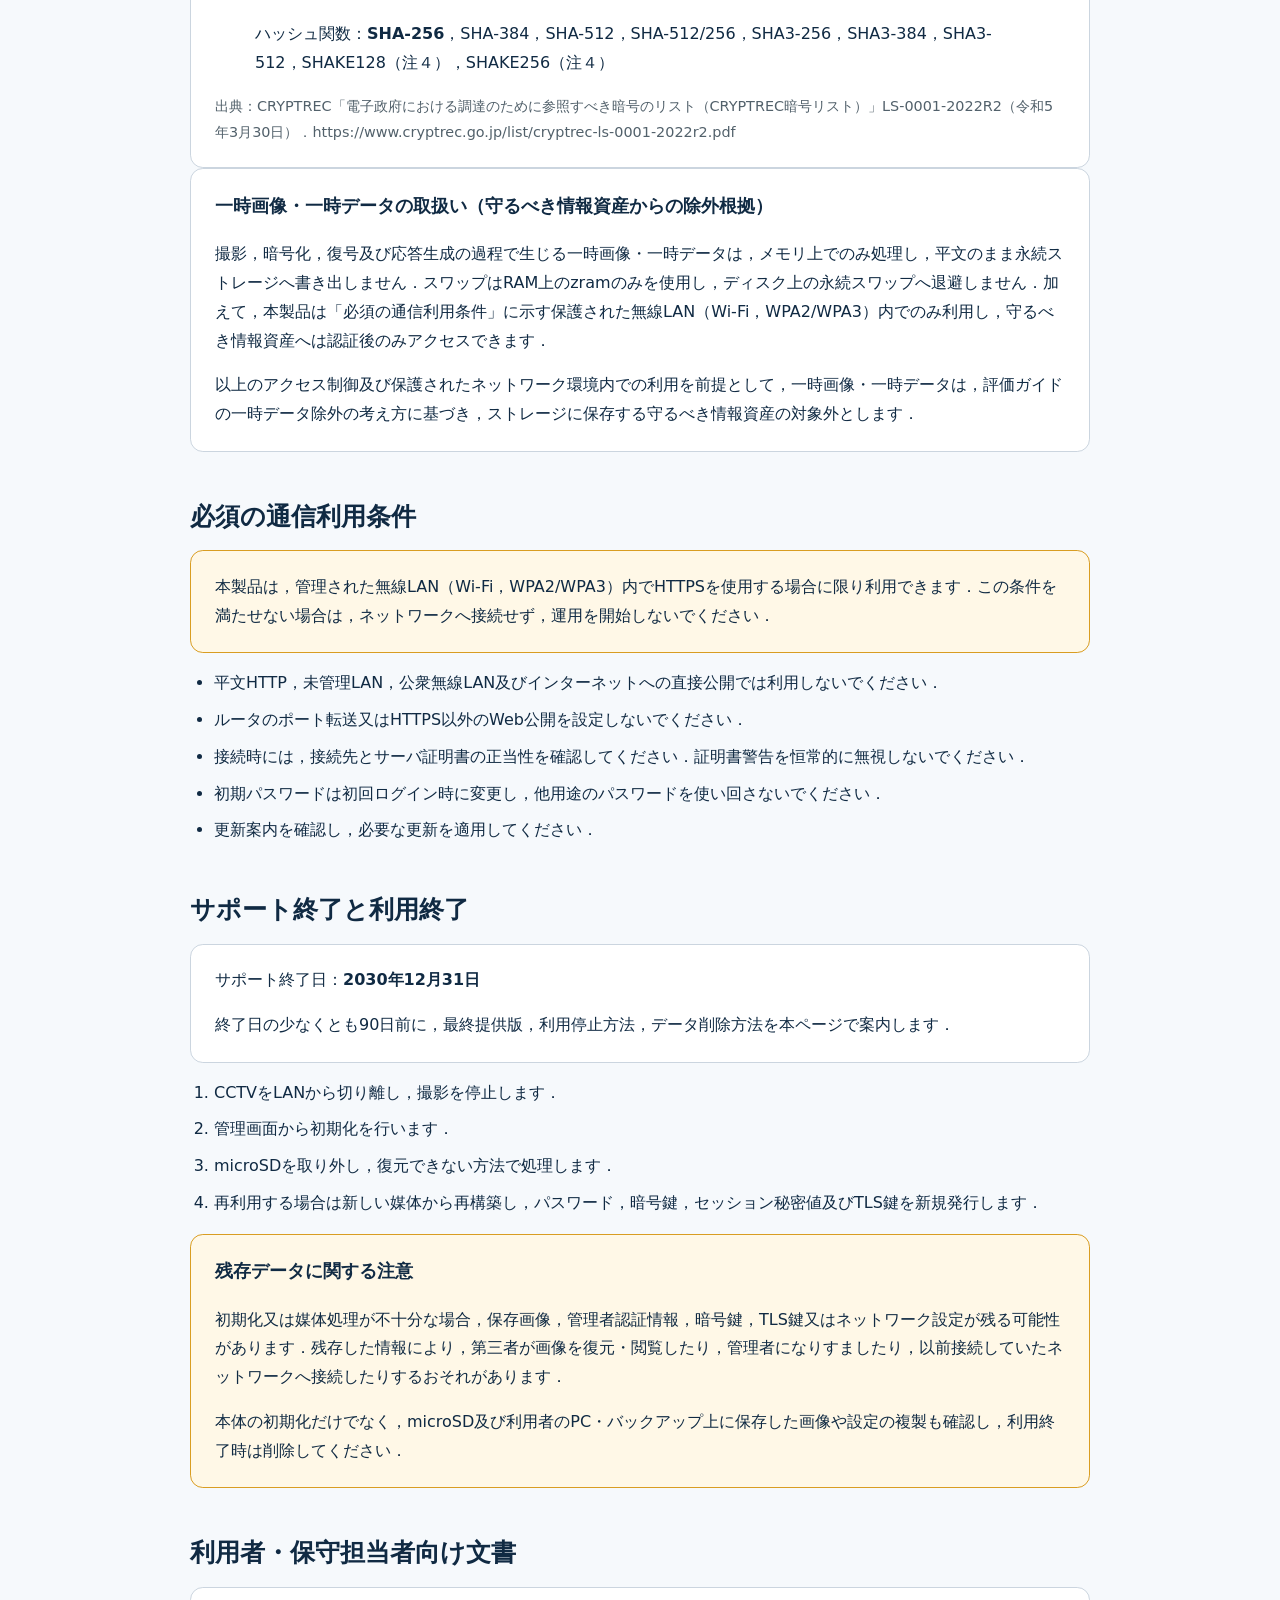
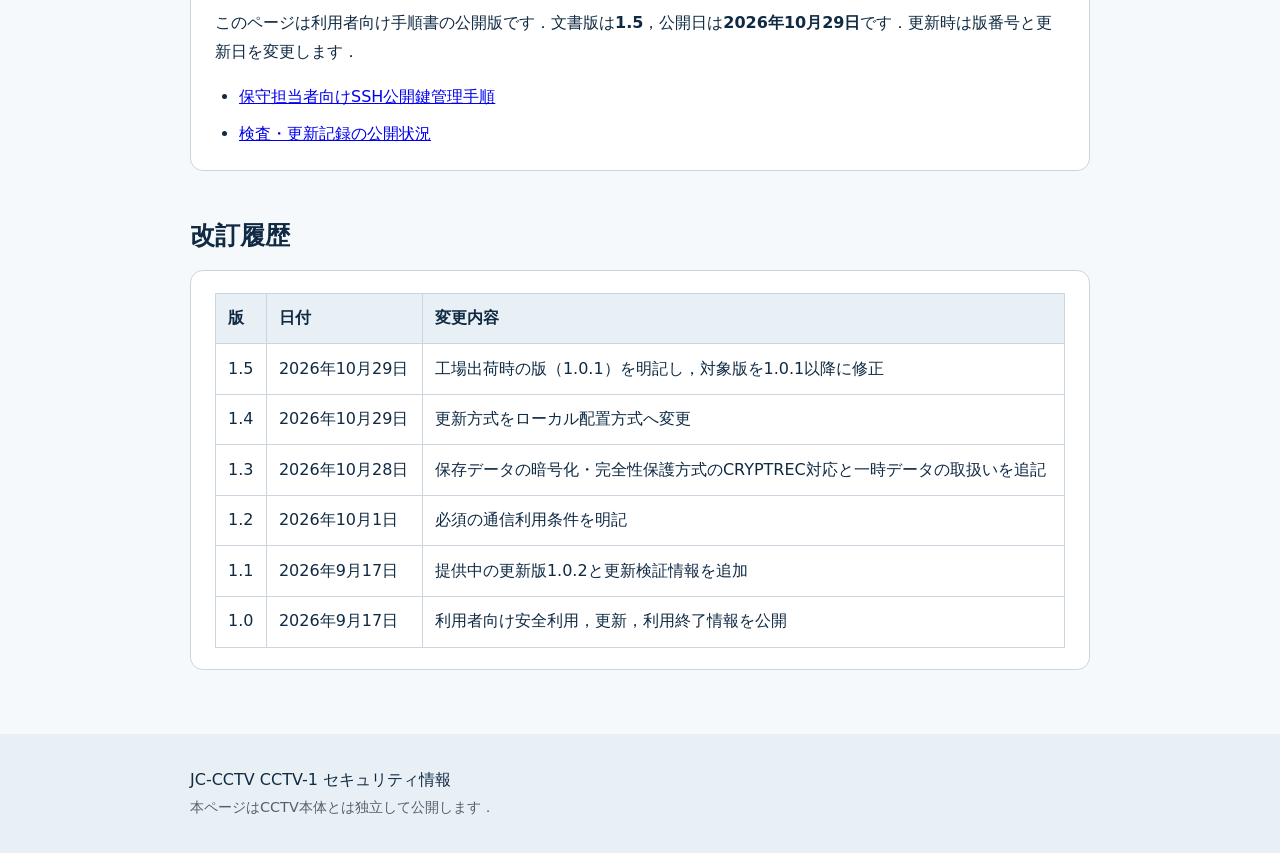
==== commit 97cefa01: "Align user guide network condition with Wi-Fi (WPA2/WPA3) spec" ====
--- a/index.html
+++ b/index.html
@@ -102,7 +102,7 @@
       </div>
       <div class="panel">
         <h3>一時画像・一時データの取扱い（守るべき情報資産からの除外根拠）</h3>
-        <p>撮影，暗号化，復号及び応答生成の過程で生じる一時画像・一時データは，メモリ上でのみ処理し，平文のまま永続ストレージへ書き出しません．スワップはRAM上のzramのみを使用し，ディスク上の永続スワップへ退避しません．加えて，本製品は「必須の通信利用条件」に示す保護された有線LAN内でのみ利用し，守るべき情報資産へは認証後のみアクセスできます．</p>
+        <p>撮影，暗号化，復号及び応答生成の過程で生じる一時画像・一時データは，メモリ上でのみ処理し，平文のまま永続ストレージへ書き出しません．スワップはRAM上のzramのみを使用し，ディスク上の永続スワップへ退避しません．加えて，本製品は「必須の通信利用条件」に示す保護された無線LAN（Wi-Fi，WPA2/WPA3）内でのみ利用し，守るべき情報資産へは認証後のみアクセスできます．</p>
         <p>以上のアクセス制御及び保護されたネットワーク環境内での利用を前提として，一時画像・一時データは，評価ガイドの一時データ除外の考え方に基づき，ストレージに保存する守るべき情報資産の対象外とします．</p>
       </div>
     </section>
@@ -110,7 +110,7 @@
     <section aria-labelledby="safe-use-title">
       <h2 id="safe-use-title">必須の通信利用条件</h2>
       <div class="panel warning" role="note">
-        <p>本製品は，管理された有線LAN内でHTTPSを使用する場合に限り利用できます．この条件を満たせない場合は，ネットワークへ接続せず，運用を開始しないでください．</p>
+        <p>本製品は，管理された無線LAN（Wi-Fi，WPA2/WPA3）内でHTTPSを使用する場合に限り利用できます．この条件を満たせない場合は，ネットワークへ接続せず，運用を開始しないでください．</p>
       </div>
       <ul>
         <li>平文HTTP，未管理LAN，公衆無線LAN及びインターネットへの直接公開では利用しないでください．</li>
